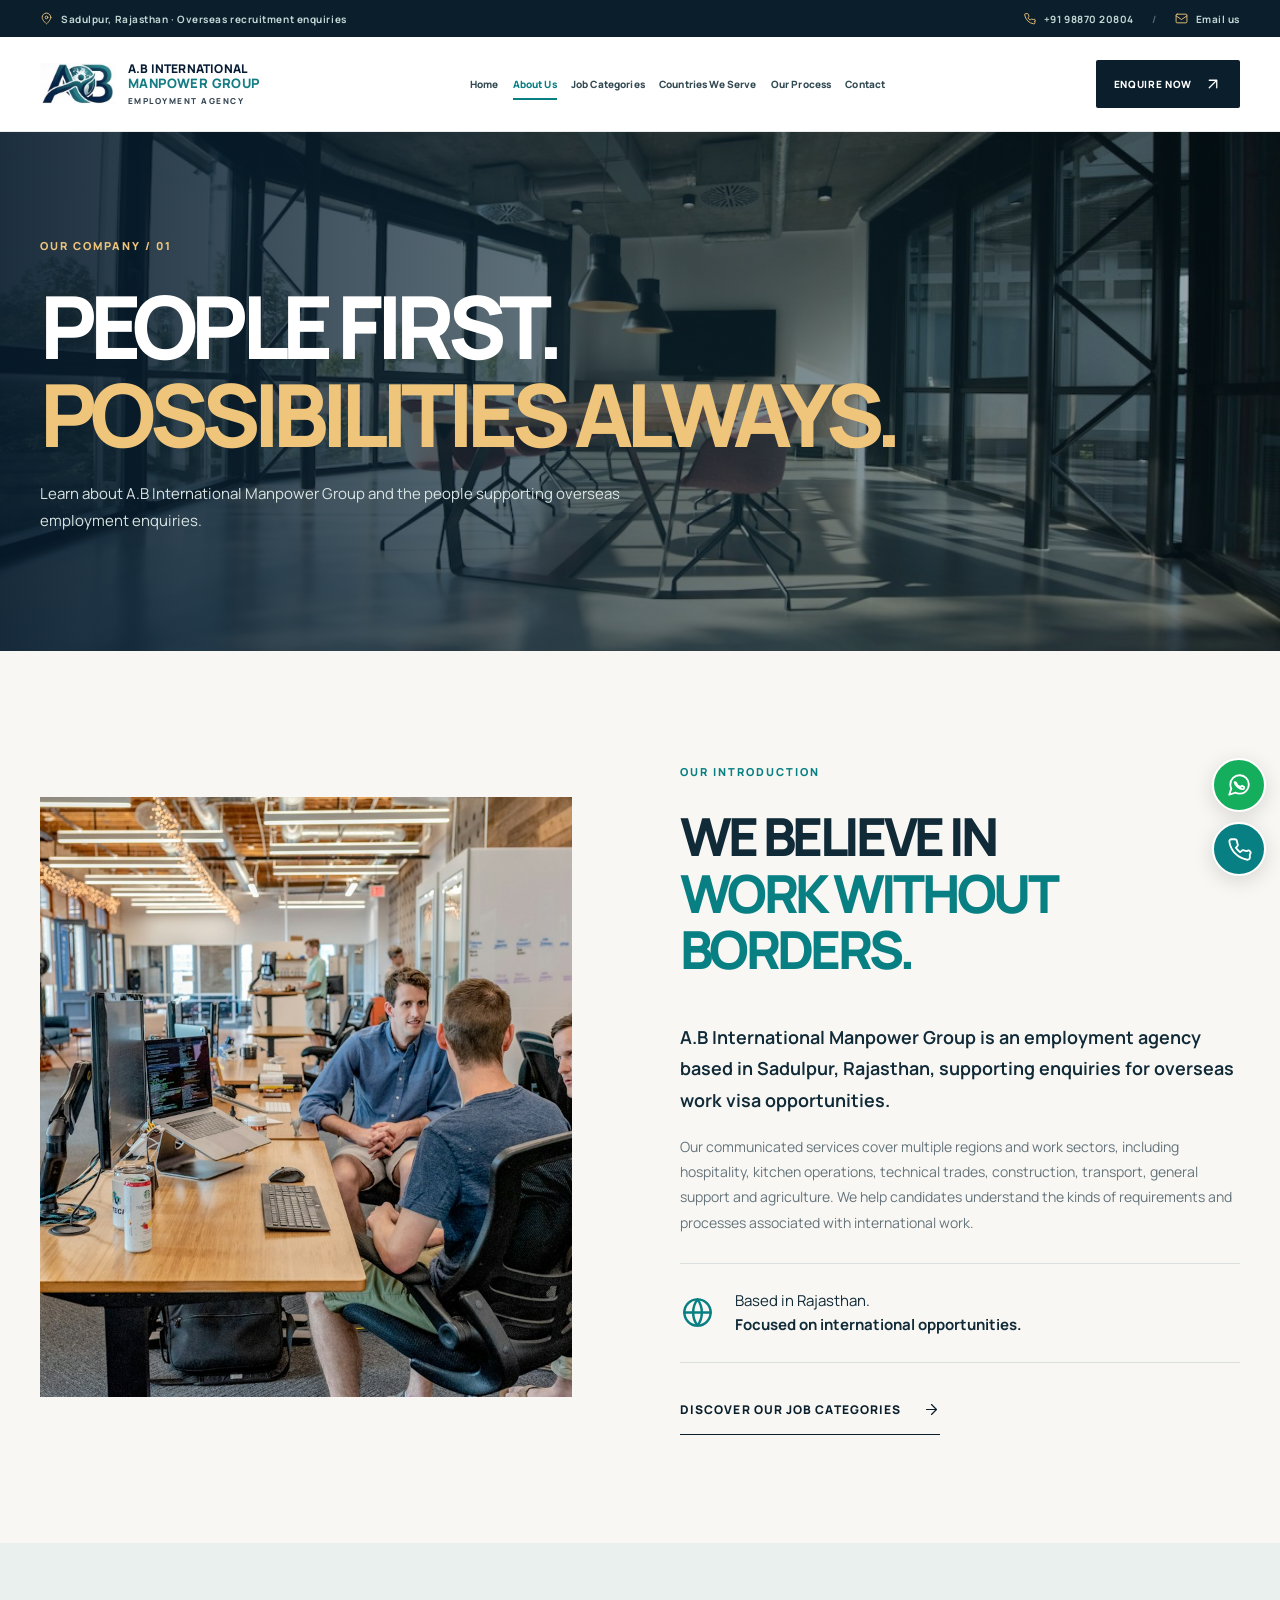
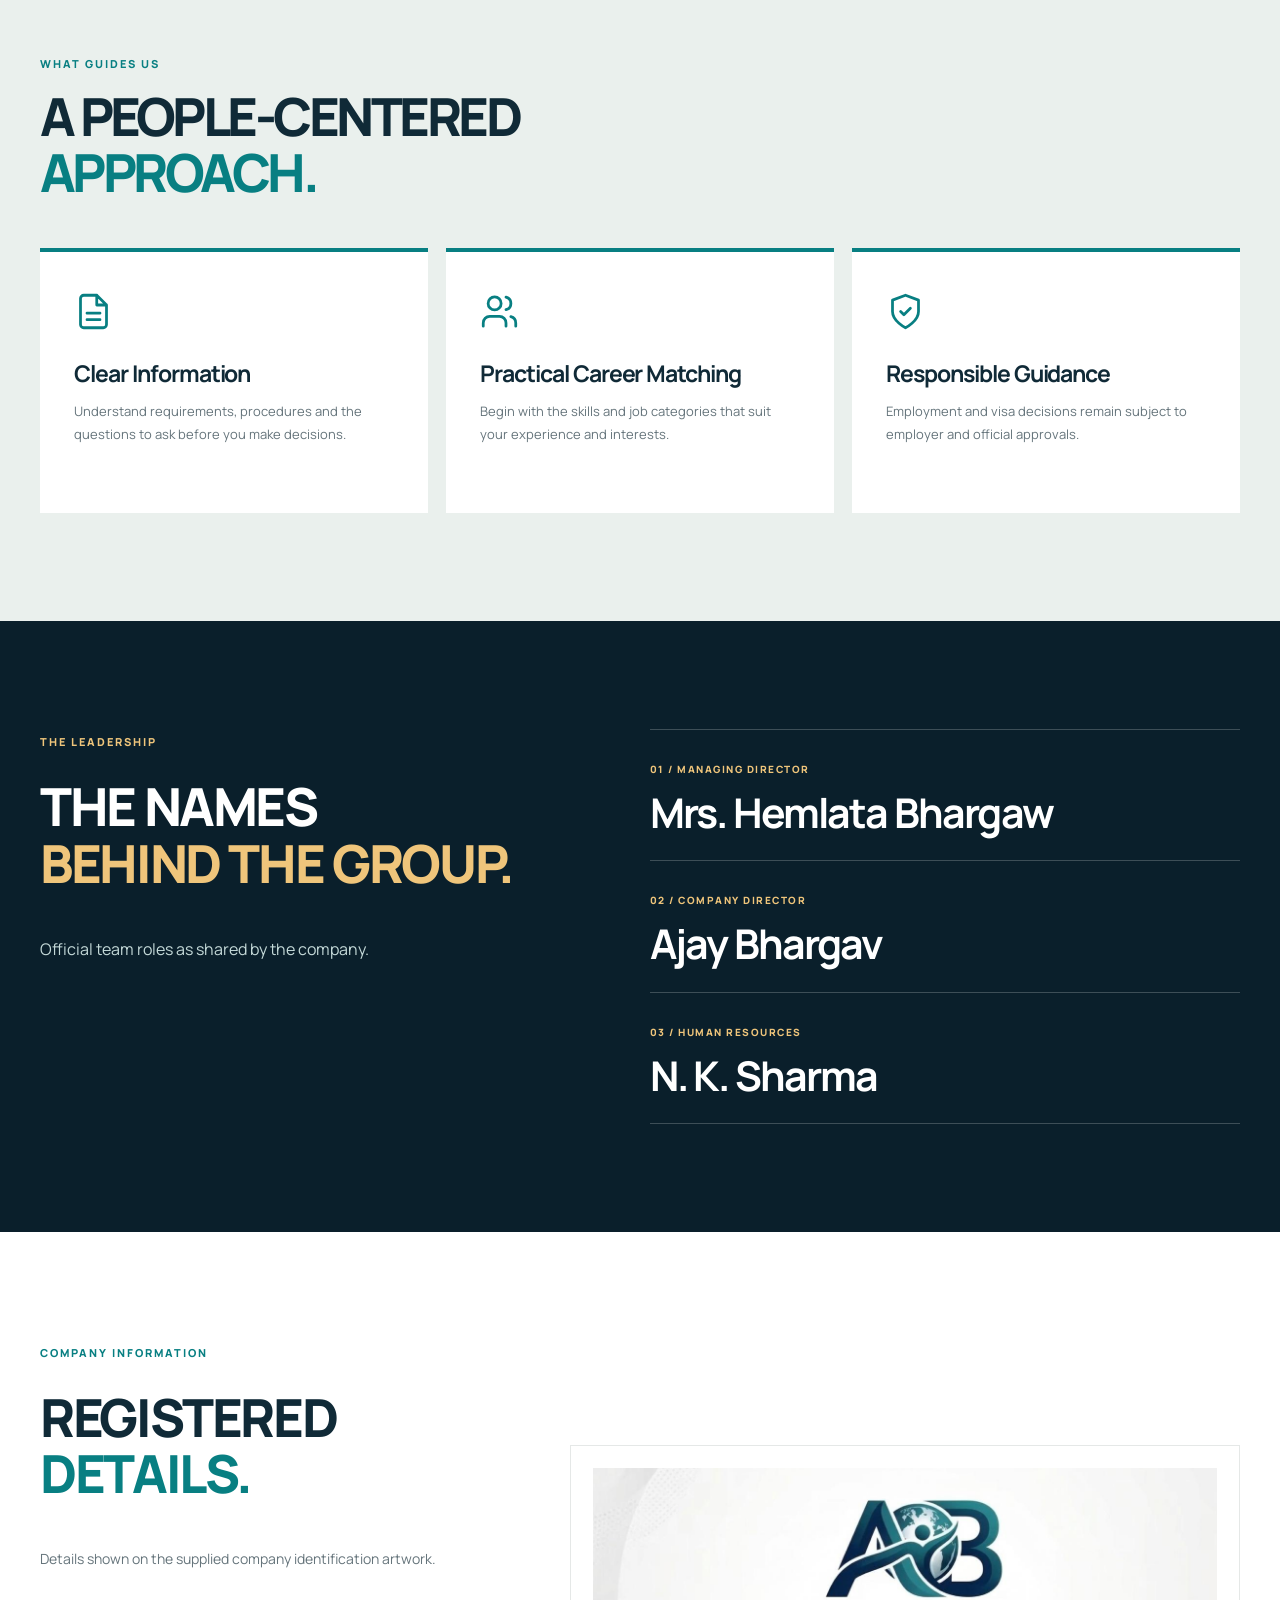
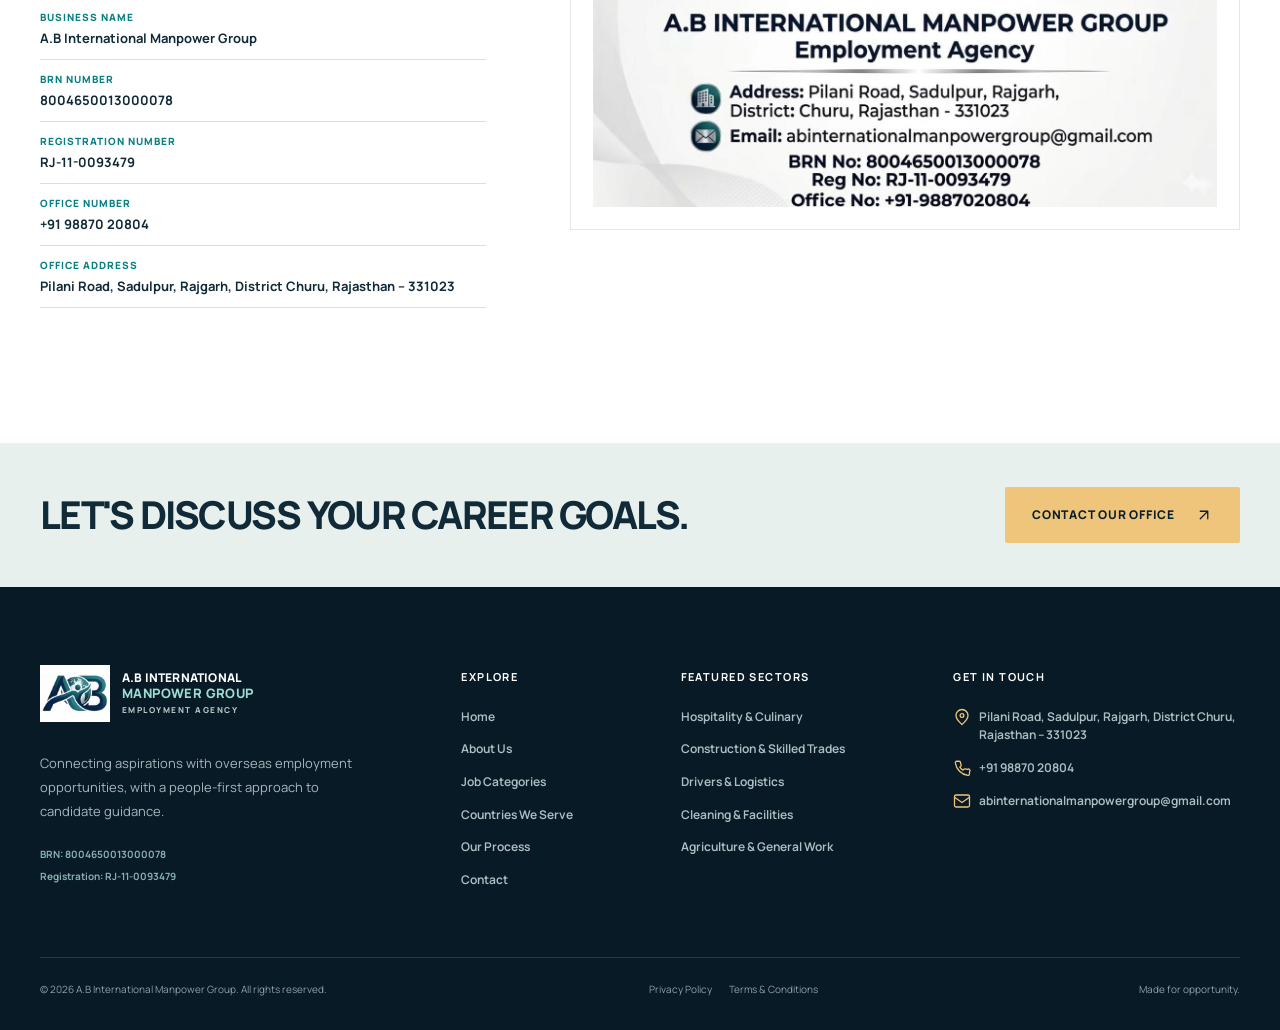
==== about.html @ 3145ebce "Add website files and assets" ====
<!DOCTYPE html>
<html lang="en"><head><meta charset="utf-8"/><meta content="width=device-width,initial-scale=1,viewport-fit=cover" name="viewport"/><meta content="#0b2433" name="theme-color"/><meta content="Learn about A.B International Manpower Group, its directors, HR contact, registration information and employment agency services." name="description"/><title>About Us | A.B International Manpower Group</title><link href="assets/images/ab-logo-emblem.png" rel="icon" type="image/png"/><link href="https://images.unsplash.com" rel="preconnect"/><link href="assets/css/style.css" rel="stylesheet"/><script defer="" src="assets/js/main.js"></script><script type="application/ld+json">{"@context": "https://schema.org", "@type": "EmploymentAgency", "name": "A.B International Manpower Group", "email": "abinternationalmanpowergroup@gmail.com", "telephone": "+919887020804", "address": {"@type": "PostalAddress", "streetAddress": "Pilani Road, Sadulpur, Rajgarh", "addressLocality": "Sadulpur", "addressRegion": "Rajasthan", "postalCode": "331023", "addressCountry": "IN"}, "description": "Overseas work visa employment agency specialising in hospitality, construction, technical, driving, cleaning and agriculture job categories."}</script></head><body><div class="topbar"><div class="container topbar-inner"><span><svg aria-hidden="true" class="icon" fill="none" stroke="currentColor" stroke-linecap="round" stroke-linejoin="round" stroke-width="1.7" viewbox="0 0 24 24"><path d="M20 10c0 5-8 12-8 12S4 15 4 10a8 8 0 1 1 16 0z"></path><circle cx="12" cy="10" r="2.5"></circle></svg> Sadulpur, Rajasthan · Overseas recruitment enquiries</span><div><a href="tel:+919887020804"><svg aria-hidden="true" class="icon" fill="none" stroke="currentColor" stroke-linecap="round" stroke-linejoin="round" stroke-width="1.7" viewbox="0 0 24 24"><path d="M22 16.92v3a2 2 0 0 1-2.18 2A19.8 19.8 0 0 1 3.09 5.18 2 2 0 0 1 5.08 3h3a2 2 0 0 1 2 1.72c.12.96.35 1.9.69 2.79a2 2 0 0 1-.45 2.11L9.1 10.91a16 16 0 0 0 4 4l1.29-1.22a2 2 0 0 1 2.11-.45c.89.34 1.83.57 2.79.69A2 2 0 0 1 22 16.92z"></path></svg> +91 98870 20804</a><span class="topbar-sep">/</span><a href="mailto:abinternationalmanpowergroup@gmail.com"><svg aria-hidden="true" class="icon" fill="none" stroke="currentColor" stroke-linecap="round" stroke-linejoin="round" stroke-width="1.7" viewbox="0 0 24 24"><rect height="16" rx="2" width="20" x="2" y="4"></rect><path d="m22 7-10 7L2 7"></path></svg> Email us</a></div></div></div>
<header class="site-header" id="siteHeader"><div class="container header-content"><a aria-label="A.B International Manpower Group home" class="brand" href="index.html"><span class="brand-emblem"><img alt="A.B International Manpower Group original AB logo" height="62" src="assets/images/ab-logo-emblem.png" width="110"/></span><span class="brand-wordmark"><strong>A.B INTERNATIONAL</strong><em>MANPOWER GROUP</em><small>EMPLOYMENT AGENCY</small></span></a><nav aria-label="Main navigation" class="desktop-nav"><a class="" href="index.html">Home</a><a class="active" href="about.html">About Us</a><a class="" href="jobs.html">Job Categories</a><a class="" href="destinations.html">Countries We Serve</a><a class="" href="process.html">Our Process</a><a class="" href="contact.html">Contact</a></nav><div class="header-cta"><a class="btn btn-small btn-dark" href="contact.html">Enquire Now <svg aria-hidden="true" class="icon" fill="none" stroke="currentColor" stroke-linecap="round" stroke-linejoin="round" stroke-width="1.7" viewbox="0 0 24 24"><path d="m7 17 10-10M7 7h10v10"></path></svg></a><button aria-controls="mobilePanel" aria-expanded="false" aria-label="Open menu" class="hamburger" id="menuToggle"><svg aria-hidden="true" class="icon" fill="none" stroke="currentColor" stroke-linecap="round" stroke-linejoin="round" stroke-width="1.7" viewbox="0 0 24 24"><path d="M4 7h16M4 12h16M4 17h16"></path></svg></button></div></div></header>
<div class="menu-backdrop" id="menuBackdrop"></div><nav aria-hidden="true" aria-label="Mobile navigation" class="mobile-panel" id="mobilePanel"><div class="mobile-panel-head"><span>MENU / NAVIGATION</span><button aria-label="Close menu" id="menuClose"><svg aria-hidden="true" class="icon" fill="none" stroke="currentColor" stroke-linecap="round" stroke-linejoin="round" stroke-width="1.7" viewbox="0 0 24 24"><path d="M5 5l14 14M19 5 5 19"></path></svg></button></div><div class="mobile-nav-links"><a class="" href="index.html">Home<svg aria-hidden="true" class="icon" fill="none" stroke="currentColor" stroke-linecap="round" stroke-linejoin="round" stroke-width="1.7" viewbox="0 0 24 24"><path d="m7 17 10-10M7 7h10v10"></path></svg></a><a class="active" href="about.html">About Us<svg aria-hidden="true" class="icon" fill="none" stroke="currentColor" stroke-linecap="round" stroke-linejoin="round" stroke-width="1.7" viewbox="0 0 24 24"><path d="m7 17 10-10M7 7h10v10"></path></svg></a><a class="" href="jobs.html">Job Categories<svg aria-hidden="true" class="icon" fill="none" stroke="currentColor" stroke-linecap="round" stroke-linejoin="round" stroke-width="1.7" viewbox="0 0 24 24"><path d="m7 17 10-10M7 7h10v10"></path></svg></a><a class="" href="destinations.html">Countries We Serve<svg aria-hidden="true" class="icon" fill="none" stroke="currentColor" stroke-linecap="round" stroke-linejoin="round" stroke-width="1.7" viewbox="0 0 24 24"><path d="m7 17 10-10M7 7h10v10"></path></svg></a><a class="" href="process.html">Our Process<svg aria-hidden="true" class="icon" fill="none" stroke="currentColor" stroke-linecap="round" stroke-linejoin="round" stroke-width="1.7" viewbox="0 0 24 24"><path d="m7 17 10-10M7 7h10v10"></path></svg></a><a class="" href="contact.html">Contact<svg aria-hidden="true" class="icon" fill="none" stroke="currentColor" stroke-linecap="round" stroke-linejoin="round" stroke-width="1.7" viewbox="0 0 24 24"><path d="m7 17 10-10M7 7h10v10"></path></svg></a></div><div class="mobile-panel-bottom"><p>Start your overseas career enquiry</p><a class="btn btn-teal" href="https://wa.me/919887020804?text=Hello%20A.B%20International%20Manpower%20Group%2C%20I%20would%20like%20to%20enquire%20about%20overseas%20job%20opportunities." rel="noopener" target="_blank">WhatsApp Us <svg aria-hidden="true" class="icon" fill="none" stroke="currentColor" stroke-linecap="round" stroke-linejoin="round" stroke-width="1.7" viewbox="0 0 24 24"><path d="m7 17 10-10M7 7h10v10"></path></svg></a><a href="tel:+919887020804"><svg aria-hidden="true" class="icon" fill="none" stroke="currentColor" stroke-linecap="round" stroke-linejoin="round" stroke-width="1.7" viewbox="0 0 24 24"><path d="M22 16.92v3a2 2 0 0 1-2.18 2A19.8 19.8 0 0 1 3.09 5.18 2 2 0 0 1 5.08 3h3a2 2 0 0 1 2 1.72c.12.96.35 1.9.69 2.79a2 2 0 0 1-.45 2.11L9.1 10.91a16 16 0 0 0 4 4l1.29-1.22a2 2 0 0 1 2.11-.45c.89.34 1.83.57 2.79.69A2 2 0 0 1 22 16.92z"></path></svg> +91 98870 20804</a></div></nav><main id="mainContent">
<section class="inner-hero"><div class="inner-hero-photo"><img alt="Well-designed professional office workspace" class="" decoding="async" loading="lazy" referrerpolicy="no-referrer" src="assets/images/photo-1497366811353-6870744d04b2.jpg" data-remote-src="https://images.unsplash.com/photo-1497366811353-6870744d04b2?auto=format&amp;fit=crop&amp;w=1150&amp;q=82"/></div><div class="container inner-hero-inner"><span class="eyebrow eyebrow-light">OUR COMPANY / 01</span><h1>PEOPLE FIRST.<br/><em>POSSIBILITIES ALWAYS.</em></h1><p>Learn about A.B International Manpower Group and the people supporting overseas employment enquiries.</p></div></section>
<section class="about-story section-space"><div class="container story-grid"><div class="story-portrait"><img alt="Professional team meeting" class="" decoding="async" loading="lazy" referrerpolicy="no-referrer" src="assets/images/photo-1556761175-b413da4baf72.jpg" data-remote-src="https://images.unsplash.com/photo-1556761175-b413da4baf72?auto=format&amp;fit=crop&amp;w=1200&amp;q=82"/></div><div><span class="eyebrow">OUR INTRODUCTION</span><h2>WE BELIEVE IN<br/><em>WORK WITHOUT BORDERS.</em></h2><p class="lead">A.B International Manpower Group is an employment agency based in Sadulpur, Rajasthan, supporting enquiries for overseas work visa opportunities.</p><p>Our communicated services cover multiple regions and work sectors, including hospitality, kitchen operations, technical trades, construction, transport, general support and agriculture. We help candidates understand the kinds of requirements and processes associated with international work.</p><div class="about-highlight"><svg aria-hidden="true" class="icon" fill="none" stroke="currentColor" stroke-linecap="round" stroke-linejoin="round" stroke-width="1.7" viewbox="0 0 24 24"><circle cx="12" cy="12" r="9"></circle><path d="M3 12h18M12 3a15 15 0 0 1 0 18M12 3a15 15 0 0 0 0 18"></path></svg><span>Based in Rajasthan.<br/><strong>Focused on international opportunities.</strong></span></div><a class="text-link dark" href="jobs.html">Discover our job categories <svg aria-hidden="true" class="icon" fill="none" stroke="currentColor" stroke-linecap="round" stroke-linejoin="round" stroke-width="1.7" viewbox="0 0 24 24"><path d="M5 12h14m-7-7 7 7-7 7"></path></svg></a></div></div></section>
<section class="principles-section section-space"><div class="container"><div class="section-head"><div><span class="eyebrow">WHAT GUIDES US</span><h2>A PEOPLE-CENTERED <em>APPROACH.</em></h2></div><div class="head-side"></div></div><div class="principles-grid"><article><svg aria-hidden="true" class="icon" fill="none" stroke="currentColor" stroke-linecap="round" stroke-linejoin="round" stroke-width="1.7" viewbox="0 0 24 24"><path d="M14 2H6a2 2 0 0 0-2 2v16a2 2 0 0 0 2 2h12a2 2 0 0 0 2-2V8zM14 2v6h6M8 13h8M8 17h8"></path></svg><h3>Clear Information</h3><p>Understand requirements, procedures and the questions to ask before you make decisions.</p></article><article><svg aria-hidden="true" class="icon" fill="none" stroke="currentColor" stroke-linecap="round" stroke-linejoin="round" stroke-width="1.7" viewbox="0 0 24 24"><path d="M16 21v-2a4 4 0 0 0-4-4H6a4 4 0 0 0-4 4v2"></path><circle cx="9" cy="7" r="4"></circle><path d="M22 21v-2a4 4 0 0 0-3-3.87M16 3.13a4 4 0 0 1 0 7.75"></path></svg><h3>Practical Career Matching</h3><p>Begin with the skills and job categories that suit your experience and interests.</p></article><article><svg aria-hidden="true" class="icon" fill="none" stroke="currentColor" stroke-linecap="round" stroke-linejoin="round" stroke-width="1.7" viewbox="0 0 24 24"><path d="M12 22s8-4 8-10V5l-8-3-8 3v7c0 6 8 10 8 10z"></path><path d="m9 12 2 2 4-4"></path></svg><h3>Responsible Guidance</h3><p>Employment and visa decisions remain subject to employer and official approvals.</p></article></div></div></section>
<section class="team-section section-space"><div class="container team-layout"><div><span class="eyebrow eyebrow-light">THE LEADERSHIP</span><h2>THE NAMES<br/><em>BEHIND THE GROUP.</em></h2><p>Official team roles as shared by the company.</p></div><div class="team-name-list"><div><span>01 / MANAGING DIRECTOR</span><h3>Mrs. Hemlata Bhargaw</h3></div><div><span>02 / COMPANY DIRECTOR</span><h3>Ajay Bhargav</h3></div><div><span>03 / HUMAN RESOURCES</span><h3>N. K. Sharma</h3></div></div></div></section>
<section class="company-card-section section-space"><div class="container company-card-grid"><div><span class="eyebrow">COMPANY INFORMATION</span><h2>REGISTERED<br/><em>DETAILS.</em></h2><p>Details shown on the supplied company identification artwork.</p><dl class="legal-details"><div><dt>Business Name</dt><dd>A.B International Manpower Group</dd></div><div><dt>BRN Number</dt><dd>8004650013000078</dd></div><div><dt>Registration Number</dt><dd>RJ-11-0093479</dd></div><div><dt>Office Number</dt><dd>+91 98870 20804</dd></div><div><dt>Office Address</dt><dd>Pilani Road, Sadulpur, Rajgarh, District Churu, Rajasthan – 331023</dd></div></dl></div><div class="company-art"><img alt="Company-supplied identification artwork with name, contact details and BRN number" loading="lazy" src="assets/images/company-details-original.jpg"/></div></div></section>
<section class="mini-cta"><div class="container mini-cta-inner"><h2>LET'S DISCUSS YOUR CAREER GOALS.</h2><a class="btn btn-gold" href="contact.html">Contact Our Office <svg aria-hidden="true" class="icon" fill="none" stroke="currentColor" stroke-linecap="round" stroke-linejoin="round" stroke-width="1.7" viewbox="0 0 24 24"><path d="m7 17 10-10M7 7h10v10"></path></svg></a></div></section>
</main><footer class="site-footer"><div class="container"><div class="footer-top"><div class="footer-brand"><a class="brand brand-footer" href="index.html"><span class="brand-emblem"><img alt="A.B International Manpower Group original AB logo" height="70" src="assets/images/ab-logo-emblem.png" width="105"/></span><span class="brand-wordmark"><strong>A.B INTERNATIONAL</strong><em>MANPOWER GROUP</em><small>EMPLOYMENT AGENCY</small></span></a><p>Connecting aspirations with overseas employment opportunities, with a people-first approach to candidate guidance.</p><div class="footer-credentials"><span>BRN: 8004650013000078</span><span>Registration: RJ-11-0093479</span></div></div><div class="footer-col"><h4>Explore</h4><div class="footer-nav"><a href="index.html">Home</a><a href="about.html">About Us</a><a href="jobs.html">Job Categories</a><a href="destinations.html">Countries We Serve</a><a href="process.html">Our Process</a><a href="contact.html">Contact</a></div></div><div class="footer-col"><h4>Featured sectors</h4><a href="jobs.html?category=Hospitality">Hospitality &amp; Culinary</a><a href="jobs.html?category=Construction">Construction &amp; Skilled Trades</a><a href="jobs.html?category=Logistics">Drivers &amp; Logistics</a><a href="jobs.html?category=Cleaning">Cleaning &amp; Facilities</a><a href="jobs.html?category=Agriculture">Agriculture &amp; General Work</a></div><div class="footer-col footer-contact"><h4>Get in touch</h4><a href="https://www.google.com/maps/search/?api=1&amp;query=Pilani+Road+Sadulpur+Rajgarh+Churu+Rajasthan+331023" rel="noopener" target="_blank"><svg aria-hidden="true" class="icon" fill="none" stroke="currentColor" stroke-linecap="round" stroke-linejoin="round" stroke-width="1.7" viewbox="0 0 24 24"><path d="M20 10c0 5-8 12-8 12S4 15 4 10a8 8 0 1 1 16 0z"></path><circle cx="12" cy="10" r="2.5"></circle></svg> Pilani Road, Sadulpur, Rajgarh, District Churu, Rajasthan – 331023</a><a href="tel:+919887020804"><svg aria-hidden="true" class="icon" fill="none" stroke="currentColor" stroke-linecap="round" stroke-linejoin="round" stroke-width="1.7" viewbox="0 0 24 24"><path d="M22 16.92v3a2 2 0 0 1-2.18 2A19.8 19.8 0 0 1 3.09 5.18 2 2 0 0 1 5.08 3h3a2 2 0 0 1 2 1.72c.12.96.35 1.9.69 2.79a2 2 0 0 1-.45 2.11L9.1 10.91a16 16 0 0 0 4 4l1.29-1.22a2 2 0 0 1 2.11-.45c.89.34 1.83.57 2.79.69A2 2 0 0 1 22 16.92z"></path></svg> +91 98870 20804</a><a href="mailto:abinternationalmanpowergroup@gmail.com"><svg aria-hidden="true" class="icon" fill="none" stroke="currentColor" stroke-linecap="round" stroke-linejoin="round" stroke-width="1.7" viewbox="0 0 24 24"><rect height="16" rx="2" width="20" x="2" y="4"></rect><path d="m22 7-10 7L2 7"></path></svg> abinternationalmanpowergroup@gmail.com</a></div></div><div class="footer-bottom"><p>© <span id="year">2026</span> A.B International Manpower Group. All rights reserved.</p><div><a href="privacy-policy.html">Privacy Policy</a><a href="terms-and-conditions.html">Terms &amp; Conditions</a></div><span>Made for opportunity.</span></div></div></footer>
<div aria-label="Quick contact" class="floating-contact"><a aria-label="WhatsApp A.B International Manpower Group" class="float-wa" href="https://wa.me/919887020804?text=Hello%20A.B%20International%20Manpower%20Group%2C%20I%20would%20like%20to%20enquire%20about%20overseas%20job%20opportunities." rel="noopener" target="_blank" title="WhatsApp us"><svg aria-hidden="true" class="icon" fill="none" stroke="currentColor" stroke-linecap="round" stroke-linejoin="round" stroke-width="1.7" viewbox="0 0 24 24"><path d="M21 11.5a8.38 8.38 0 0 1-.9 3.8 8.5 8.5 0 0 1-7.6 4.7 8.38 8.38 0 0 1-3.8-.9L3 21l1.9-5.7a8.38 8.38 0 0 1-.9-3.8A8.5 8.5 0 0 1 12.5 3h.5a8.48 8.48 0 0 1 8 8z"></path><path d="M9 9.5c.6 2 2.2 3.6 4.4 4.3l1.4-1.1 2 1.2-.4 1.7c-3.5 1.2-8.4-3.5-8.5-6.3z"></path></svg></a><a aria-label="Call A.B International Manpower Group" class="float-call" href="tel:+919887020804" title="Call now"><svg aria-hidden="true" class="icon" fill="none" stroke="currentColor" stroke-linecap="round" stroke-linejoin="round" stroke-width="1.7" viewbox="0 0 24 24"><path d="M22 16.92v3a2 2 0 0 1-2.18 2A19.8 19.8 0 0 1 3.09 5.18 2 2 0 0 1 5.08 3h3a2 2 0 0 1 2 1.72c.12.96.35 1.9.69 2.79a2 2 0 0 1-.45 2.11L9.1 10.91a16 16 0 0 0 4 4l1.29-1.22a2 2 0 0 1 2.11-.45c.89.34 1.83.57 2.79.69A2 2 0 0 1 22 16.92z"></path></svg></a></div><button aria-label="Back to top" class="back-top" id="backTop">↑</button>
</body></html>
---- assets/css/style.css ----
/* A.B INTERNATIONAL MANPOWER GROUP — studio-built editorial website */
@import url('https://fonts.googleapis.com/css2?family=DM+Sans:wght@400;500;600;700;800&family=Manrope:wght@400;500;600;700;800&display=swap');
:root{--ink:#102a37;--deep:#0a1f2b;--deep2:#092b36;--teal:#087f82;--teal-dark:#07636a;--mint:#b5d3cd;--gold:#efc57b;--gold-dark:#c99a50;--paper:#f8f7f3;--white:#fff;--muted:#65747b;--line:#d9e0df;--round:3px;--header:94px;--font:'Manrope','DM Sans',Arial,sans-serif}
*,*::before,*::after{box-sizing:border-box}
html{scroll-behavior:smooth;scroll-padding-top:95px;max-width:100%}
body{margin:0;background:var(--paper);font-family:var(--font);color:var(--ink);overflow-x:clip;max-width:100%;-webkit-font-smoothing:antialiased}
body.menu-open{overflow:hidden}
::selection{background:var(--gold);color:var(--deep)}
a{color:inherit;text-decoration:none}button,input,select,textarea{font:inherit}button{cursor:pointer}img{max-width:100%;display:block}svg.icon{height:21px;width:21px;flex:none}h1,h2,h3,h4,p{margin-top:0}h1,h2,h3{letter-spacing:-.045em}h1,h2,h3{line-height:1.08}h2{font-size:clamp(2.2rem,4.1vw,4.5rem);font-weight:800}h2 em,h1 em{color:var(--teal);font-style:normal}p{line-height:1.8}.container{width:min(1260px,calc(100% - 88px));margin-inline:auto}.section-space{padding:108px 0}.eyebrow{display:inline-block;color:var(--teal);font-weight:800;font-size:11px;letter-spacing:.18em;text-transform:uppercase;margin-bottom:29px}.eyebrow-light{color:var(--gold)}.lead{font-size:clamp(1.05rem,1.4vw,1.34rem);font-weight:650;line-height:1.76}.text-link{display:inline-flex;align-items:center;gap:22px;min-height:44px;font-size:12px;letter-spacing:.09em;text-transform:uppercase;font-weight:800;border-bottom:1px solid currentColor;padding:4px 0 10px;transition:gap .25s}.text-link:hover{gap:30px}.text-link.light{color:#fff}.text-link.dark{color:var(--deep)}.text-link svg.icon{width:17px;height:17px}.btn{display:inline-flex;align-items:center;justify-content:center;gap:20px;min-height:56px;padding:17px 26px;border:1px solid transparent;font-size:12px;text-transform:uppercase;letter-spacing:.065em;font-weight:850;border-radius:2px;transition:transform .24s,background .24s,border-color .24s,color .24s;white-space:normal;text-align:center}.btn:hover{transform:translateY(-3px)}.btn svg.icon{width:18px;height:18px}.btn-gold{background:var(--gold);color:var(--deep)}.btn-gold:hover{background:#ffda98}.btn-dark{background:var(--deep);color:#fff}.btn-dark:hover{background:#184356}.btn-teal{background:var(--teal);color:#fff}.btn-teal:hover{background:var(--teal-dark)}.btn-outline-light{border-color:#ffffffa3;color:#fff}.btn-outline-light:hover{background:#fff;color:var(--deep)}.btn-small{padding:14px 17px;min-height:46px;font-size:11px;gap:12px}.btn-full{width:100%}
/* navigation */
.topbar{background:var(--deep);color:#c4d7d7;font-size:10px;font-weight:700;letter-spacing:.055em}.topbar-inner{min-height:37px;display:flex;align-items:center;justify-content:space-between;gap:20px}.topbar-inner>span,.topbar-inner>div,.topbar a{display:inline-flex;align-items:center;gap:8px}.topbar .icon{height:13px;width:13px;color:var(--gold)}.topbar-sep{opacity:.4;margin:0 10px}.topbar a:hover{color:#fff}
.site-header{position:sticky;top:0;z-index:90;background:#fff;box-shadow:0 1px 0 #e9eeec;transition:box-shadow .25s}.site-header.scrolled{box-shadow:0 10px 36px #082c3b16}.header-content{min-height:var(--header);display:flex;align-items:center;justify-content:space-between;gap:22px}.brand{display:inline-flex;align-items:center;gap:12px;min-width:0;flex-shrink:0}.brand-emblem{height:68px;width:89px;display:flex;align-items:center;justify-content:center;flex:none;overflow:hidden}.brand-emblem img{width:100%;height:100%;object-fit:contain;mix-blend-mode:multiply}.brand-wordmark{display:flex;flex-direction:column;line-height:1.2;min-width:0}.brand-wordmark strong{font-size:14px;letter-spacing:.015em;font-weight:900;color:#071b33;white-space:nowrap}.brand-wordmark em{font-size:15px;font-style:normal;font-weight:900;letter-spacing:.03em;color:#147c84;white-space:nowrap}.brand-wordmark small{font-size:8.2px;letter-spacing:.18em;font-weight:850;color:#364652;margin-top:4px}.desktop-nav{display:flex;align-items:center;gap:clamp(15px,1.7vw,28px);white-space:nowrap}.desktop-nav a{font-size:11px;letter-spacing:.015em;font-weight:850;color:#334a52;position:relative;padding:22px 0}.desktop-nav a:hover,.desktop-nav a.active{color:var(--teal)}.desktop-nav a::after{content:'';position:absolute;bottom:13px;left:0;right:100%;height:2px;background:var(--teal);transition:right .28s}.desktop-nav a:hover::after,.desktop-nav a.active::after{right:0}.header-cta{display:flex;align-items:center;gap:14px}.hamburger{height:43px;width:43px;display:none;align-items:center;justify-content:center;border:1px solid #d9e3e5;background:#fff;color:var(--deep);border-radius:2px}.menu-backdrop{position:fixed;inset:0;background:#00192495;z-index:98;opacity:0;visibility:hidden;transition:opacity .35s,visibility .35s}.mobile-panel{position:fixed;z-index:99;top:0;right:0;height:100dvh;width:min(425px,100%);overflow-y:auto;background:#fff;transform:translateX(105%);visibility:hidden;transition:transform .35s,visibility .35s;display:flex;flex-direction:column;box-shadow:-18px 0 45px #001a2940}.menu-open .menu-backdrop{opacity:1;visibility:visible}.menu-open .mobile-panel{transform:none;visibility:visible}.mobile-panel-head{padding:27px 29px;border-bottom:1px solid #e6ebea;display:flex;align-items:center;justify-content:space-between;font-size:11px;letter-spacing:.16em;font-weight:850}.mobile-panel-head button{width:44px;height:44px;background:var(--deep);color:#fff;border:0;display:grid;place-items:center}.mobile-nav-links{padding:15px 30px;display:grid}.mobile-nav-links a{padding:19px 0;min-height:58px;border-bottom:1px solid #e5e9ea;display:flex;align-items:center;justify-content:space-between;font-size:17px;font-weight:800}.mobile-nav-links a.active{color:var(--teal)}.mobile-nav-links .icon{width:18px;height:18px}.mobile-panel-bottom{margin-top:auto;background:#ecf3f0;padding:26px 30px 35px;display:grid;gap:13px}.mobile-panel-bottom p{font-size:14px;font-weight:750;margin:0}.mobile-panel-bottom>a:last-child{font-size:12px;font-weight:800;display:inline-flex;align-items:center;gap:8px;min-height:40px}
/* hero */
.hero{position:relative;color:#fff;background:var(--deep);overflow:hidden}.hero-home{min-height:min(780px,calc(100svh - 126px));display:flex;align-items:stretch}.hero-image,.hero-grid,.hero-image::after{position:absolute;inset:0}.hero-image::after{content:'';background:linear-gradient(90deg,#061c28f0 0%,#06202acc 40%,#041b2d7d 68%,#07121d5c 100%),linear-gradient(0deg,#06172498,transparent 44%)}.hero-image img{height:100%;width:100%;object-fit:cover;object-position:center 47%;filter:saturate(.8)}.hero-grid{opacity:.16;background-image:linear-gradient(to right,transparent 49.8%,#e8f2f2 50%,transparent 50.2%),linear-gradient(to bottom,transparent 49.7%,#e8f2f2 50%,transparent 50.3%);background-size:250px 250px;pointer-events:none}.hero-main{position:relative;z-index:1;display:flex;flex-direction:column;justify-content:space-between;flex:1;min-width:0}.hero-copy{padding-top:68px}.hero-index{display:flex;align-items:center;gap:15px;font-size:10px;letter-spacing:.14em;font-weight:850;color:#d0e2df}.hero-index .dash{width:31px;height:1px;background:var(--gold)}.hero-index-right{margin-left:auto;font-weight:500;color:#b9c9cb}.hero-heading-wrap{max-width:930px;padding:clamp(55px,8vh,115px) 0 75px}.overline{font-size:12px;letter-spacing:.2em;font-weight:850;color:var(--gold);margin-bottom:23px}.hero h1{font-size:clamp(4rem,8.3vw,9rem);font-weight:850;line-height:.99;letter-spacing:-.077em;margin:0 0 25px;text-wrap:balance}.hero h1 em{display:inline-block;color:var(--gold);font-style:normal}.hero h1 .dot{color:#74bbb2}.hero-description{font-size:clamp(13px,1.2vw,16px);line-height:1.9;max-width:650px;color:#d1dedf;margin-bottom:33px}.hero-actions{display:flex;align-items:center;gap:32px;flex-wrap:wrap}.hero-bottom-line{height:70px;border-top:1px solid #c8dfdd4a;display:flex;align-items:center;justify-content:space-between;font-size:10px;font-weight:800;letter-spacing:.15em;color:#d3e0df}.hero-bottom-line span{display:inline-flex;align-items:center;gap:9px}.hero-bottom-line svg{width:18px;height:18px;color:var(--gold)}.hero-side-tag{position:absolute;right:18px;top:51%;transform:rotate(90deg) translateX(50%);transform-origin:right center;color:#ffffff85;font-size:9px;letter-spacing:.22em;font-weight:850;white-space:nowrap}.tiny-arrow{color:var(--gold);font-size:17px}
.trust-ribbon{background:var(--gold);overflow:hidden}.trust-ribbon .container{display:flex;align-items:center;gap:40px;min-height:68px}.ribbon-title{flex:none;max-width:150px;font-size:10px;line-height:1.5;letter-spacing:.09em;font-weight:900;color:#172c31}.marquee-window{overflow:hidden;flex:1;mask-image:linear-gradient(to right,transparent,#000 9%,#000 91%,transparent)}.marquee-track{white-space:nowrap;display:flex;gap:34px;width:max-content;animation:marquee 38s linear infinite}.marquee-track span{font-size:12px;letter-spacing:.1em;font-weight:900;color:#173340}@keyframes marquee{to{transform:translateX(-50%)}}
/* content sections */
.intro-section{background:#fff}.intro-layout{display:grid;grid-template-columns:30% 1fr;gap:8%}.intro-left{display:flex;flex-direction:column;align-items:flex-start}.eyebrow-line{height:1px;width:100%;background:#d5dfde;margin:0 0 32px}.intro-mini{font-size:14px;font-weight:650;color:var(--muted);max-width:230px;line-height:1.65}.intro-main h2{font-size:clamp(2.8rem,5.2vw,6.1rem);letter-spacing:-.074em;margin-bottom:30px}.intro-main>p:not(.lead){max-width:670px;font-size:14px;color:var(--muted);margin:10px 0 25px}.intro-main>.lead{max-width:790px;margin-bottom:15px}.intro-main .text-link{margin-top:10px}
.image-statement{height:600px;position:relative;overflow:hidden;background:#152a33;color:#fff}.image-statement-img{position:absolute;inset:0}.image-statement-img:after{content:'';position:absolute;inset:0;background:linear-gradient(90deg,#031e28ea 0%,#021c297a 50%,transparent 100%)}.image-statement-img img{width:100%;height:100%;object-fit:cover;object-position:center 40%}.image-statement-inner{position:relative;z-index:1;display:flex;align-items:center;height:100%}.statement-card{max-width:660px;padding:35px 0}.statement-card h2{font-size:clamp(2.9rem,5.5vw,5.8rem);letter-spacing:-.07em;margin-bottom:23px}.statement-card h2 em,.split-content h2 em,.metrics-heading h2 em,.final-cta h2 em,.team-section h2 em,.dest-feature h2 em{color:var(--gold)}.statement-card p{font-size:14px;color:#d0deda;max-width:480px;margin-bottom:27px}
.section-head{display:grid;grid-template-columns:1.1fr .65fr;gap:30px;align-items:end;margin-bottom:47px}.section-head h2{margin:0;letter-spacing:-.067em}.section-head .eyebrow{margin-bottom:17px}.head-side{justify-self:end;max-width:390px}.head-side p{color:var(--muted);font-size:14px;line-height:1.85;margin:0 0 12px}.head-side .text-link{margin-top:5px}.jobs-preview{background:var(--paper)}.job-feature-grid{display:grid;grid-template-columns:repeat(6,minmax(0,1fr));grid-auto-rows:305px;gap:14px}.photo-tile{position:relative;isolation:isolate;overflow:hidden;background:#33565b;grid-column:span 2;display:block;color:#fff}.photo-tile.tile-feature{grid-column:span 4;grid-row:span 2}.photo-tile>img{position:absolute;inset:0;width:100%;height:100%;object-fit:cover;transition:transform .8s cubic-bezier(.2,.8,.2,1);z-index:-2}.photo-tile:hover>img{transform:scale(1.055)}.photo-tile-shade{position:absolute;inset:0;z-index:-1;background:linear-gradient(0deg,#051925e8 2%,#09252e13 72%)}.photo-tile-text{position:absolute;bottom:24px;left:26px;right:75px;display:grid;gap:6px}.photo-tile-text>span{color:var(--gold);letter-spacing:.14em;font-size:10px;font-weight:800}.photo-tile-text strong{font-size:clamp(20px,2.6vw,35px);letter-spacing:-.05em;line-height:1.15}.photo-tile-text small{font-size:12px;color:#dce4e3;line-height:1.5}.photo-tile.tile-feature .photo-tile-text{left:42px;bottom:38px}.photo-tile.tile-feature .photo-tile-text strong{font-size:clamp(34px,4.3vw,60px)}.round-arrow{position:absolute;right:22px;bottom:24px;display:grid;place-items:center;border:1px solid #ffffff80;width:42px;height:42px;border-radius:50%;transition:background .25s,color .25s}.photo-tile:hover .round-arrow{background:var(--gold);color:var(--deep);border-color:var(--gold)}
.metrics-section{background:radial-gradient(circle at 85% 22%,#0b7280 0%,transparent 47%),linear-gradient(112deg,#081a2a 7%,#153849 50%,#087d80 100%);color:#fff;padding:94px 0;position:relative;overflow:hidden}.metrics-section::before{content:'';position:absolute;inset:0;opacity:.1;background-image:repeating-linear-gradient(45deg,transparent 0 120px,#fff 120px 121px)}.metrics-layout{position:relative;display:grid;grid-template-columns:1fr .95fr;gap:8%;align-items:center}.metrics-heading h2{font-size:clamp(3rem,5vw,5.6rem);letter-spacing:-.075em;margin-bottom:19px}.metrics-heading p{max-width:380px;color:#c9d7d8;font-size:14px;margin-bottom:28px}.metrics-grid{display:grid;grid-template-columns:repeat(2,1fr);gap:1px;background:#ffffff2c;border:1px solid #ffffff2c}.metric{min-height:195px;padding:29px 26px;display:flex;flex-direction:column;justify-content:center;background:#07293f38;min-width:0}.metric>.icon{color:var(--gold);height:33px;width:33px;margin-bottom:17px}.metric strong{font-size:clamp(2.4rem,4vw,4rem);font-weight:850;letter-spacing:-.05em;line-height:1.1}.metric span{color:#c8dce0;font-size:12px;letter-spacing:.015em;margin-top:5px}
.approach{background:#fff}.steps-list{border-top:1px solid #d5dedf}.step-row{display:grid;grid-template-columns:12% 1fr 38px;align-items:center;gap:20px;border-bottom:1px solid #d5dedf;padding:27px 10px;transition:padding .25s,background .25s}.step-row:hover{padding-left:20px;background:#f6faf8}.step-row>span{font-size:12px;font-weight:800;color:var(--teal)}.step-row h3{font-size:clamp(20px,2vw,30px);margin:0 0 5px}.step-row p{margin:0;font-size:13px;color:var(--muted)}.step-row>.icon{height:24px;width:24px;color:var(--teal)}
.split-editorial{display:grid;grid-template-columns:1fr 1fr;min-height:680px;background:#0a2936;color:#fff}.split-img{position:relative;overflow:hidden}.split-img img{position:absolute;inset:0;width:100%;height:100%;object-fit:cover}.split-content{padding:clamp(55px,8vw,110px) clamp(35px,7vw,115px);display:flex;align-items:flex-start;flex-direction:column;justify-content:center}.split-content h2{font-size:clamp(3rem,5vw,5.4rem);letter-spacing:-.075em;margin-bottom:24px}.split-content p{color:#cfdfde;font-size:14px;max-width:400px}.country-tags{display:flex;flex-wrap:wrap;gap:9px;margin:19px 0 32px}.country-tags span{border:1px solid #ffffff55;color:#e5eeee;padding:8px 11px;font-size:10px;letter-spacing:.07em;font-weight:800}
.visual-gallery{background:var(--paper)}.editorial-gallery{display:grid;grid-template-columns:1.4fr .9fr .9fr;grid-auto-rows:250px;gap:13px}.gallery-cell{position:relative;overflow:hidden;background:#cfd6d3}.gallery-cell img{width:100%;height:100%;object-fit:cover;transition:transform .7s}.gallery-cell:hover img{transform:scale(1.05)}.gallery-cell span{position:absolute;bottom:20px;left:21px;font-size:10px;color:#fff;font-weight:900;letter-spacing:.11em;text-shadow:0 1px 9px #000}.gallery-cell::after{content:'';position:absolute;inset:50% 0 0;pointer-events:none;background:linear-gradient(0deg,#09252e88,transparent)}.gallery-cell span{z-index:1}.gal-1{grid-row:span 2}.gal-4{grid-column:span 2}
.leadership-home{background:#fff}.leadership-layout{display:grid;grid-template-columns:1fr .9fr;gap:9%;align-items:center}.leadership-img{min-height:540px;overflow:hidden;background:#dde6e3}.leadership-img img{height:540px;width:100%;object-fit:cover}.leadership-content h2{font-size:clamp(2.8rem,4.6vw,5rem);letter-spacing:-.07em}.leadership-content>p{font-size:14px;color:var(--muted)}.people-list{border-top:1px solid var(--line);margin:26px 0}.people-list>div{display:flex;align-items:center;justify-content:space-between;gap:16px;padding:20px 0;border-bottom:1px solid var(--line)}.people-list span{color:var(--teal);font-size:10px;letter-spacing:.075em;font-weight:900}.people-list strong{font-size:15px;text-align:right}
.faq-section{background:#eef3f0}.faq-layout{display:grid;grid-template-columns:.65fr 1fr;gap:10%}.faq-layout h2{letter-spacing:-.07em}.faq-layout p{font-size:14px;color:var(--muted);max-width:300px}.faq-layout .btn{margin-top:20px}.accordion-list{border-top:1px solid #c8d5d3}.accordion-list details{border-bottom:1px solid #c8d5d3}.accordion-list summary{list-style:none;cursor:pointer;padding:24px 6px;display:flex;justify-content:space-between;gap:25px;align-items:center;font-size:15px;font-weight:850}.accordion-list summary::-webkit-details-marker{display:none}.accordion-list summary .icon{width:17px;height:17px;transition:transform .25s}.accordion-list details[open] summary .icon{transform:rotate(180deg)}.faq-answer{font-size:13px;line-height:1.85;color:var(--muted);padding:0 25px 22px 6px;animation:enter .25s}@keyframes enter{from{opacity:0;transform:translateY(-7px)}to{opacity:1;transform:none}}
.final-cta{position:relative;background:#0a2835;overflow:hidden;color:#fff}.cta-background{position:absolute;inset:0;opacity:.19}.cta-background img{height:100%;width:100%;object-fit:cover}.final-cta-inner{position:relative;padding:105px 0 100px}.final-cta h2{font-size:clamp(3.9rem,8vw,9.3rem);line-height:.97;letter-spacing:-.085em;margin-bottom:40px}.final-cta-inner>div{display:flex;align-items:center;justify-content:space-between;gap:35px;border-top:1px solid #ffffff59;padding-top:30px}.final-cta-inner>div p{color:#d3e0df;max-width:450px;margin:0;font-size:14px}
/* Inner pages */
.inner-hero{height:520px;position:relative;overflow:hidden;background:#0b2a39;color:#fff;display:flex;align-items:center}.inner-hero-short{height:455px}.inner-hero-photo{position:absolute;inset:0}.inner-hero-photo img{height:100%;width:100%;object-fit:cover}.inner-hero-photo::after{content:'';position:absolute;inset:0;background:linear-gradient(90deg,#061a2be8,#102f3c8e 60%,#061d285c)}.inner-hero-inner{position:relative;z-index:1}.inner-hero h1{font-size:clamp(3.7rem,6.8vw,7.7rem);font-weight:850;letter-spacing:-.075em;line-height:1.01;max-width:1050px;margin:0 0 23px}.inner-hero h1 em{color:var(--gold)}.inner-hero-inner p{color:#d8e4e2;font-size:15px;line-height:1.8;max-width:610px}
.story-grid{display:grid;grid-template-columns:.95fr 1fr;gap:9%;align-items:center}.story-portrait{min-height:600px;background:#dbe2de}.story-portrait img{width:100%;height:600px;object-fit:cover}.story-grid h2{letter-spacing:-.07em}.story-grid p:not(.lead){font-size:14px;color:var(--muted)}.about-highlight{display:flex;align-items:center;gap:20px;padding:25px 0;border-block:1px solid var(--line);margin:28px 0}.about-highlight svg{color:var(--teal);width:35px;height:35px}.about-highlight span{font-size:15px;line-height:1.6}.principles-section{background:#eaf0ed}.principles-grid{display:grid;grid-template-columns:repeat(3,1fr);gap:18px}.principles-grid article{background:#fff;padding:40px 34px;border-top:4px solid var(--teal);min-height:265px}.principles-grid article>.icon{width:39px;height:39px;color:var(--teal);margin-bottom:25px}.principles-grid h3{font-size:23px;margin-bottom:14px}.principles-grid p{font-size:13px;color:var(--muted)}.team-section{background:var(--deep);color:#fff}.team-layout{display:grid;grid-template-columns:.85fr 1fr;gap:9%}.team-layout>div>p{color:#c4d9d8}.team-name-list{border-top:1px solid #ffffff35}.team-name-list>div{padding:26px 0;border-bottom:1px solid #ffffff35}.team-name-list span{color:var(--gold);font-size:10px;font-weight:900;letter-spacing:.15em}.team-name-list h3{margin:12px 0 0;font-size:clamp(24px,3.2vw,43px)}.company-card-section{background:#fff}.company-card-grid{display:grid;grid-template-columns:.8fr 1.2fr;align-items:center;gap:7%}.company-card-grid>div>p{font-size:14px;color:var(--muted)}.legal-details{margin:27px 0}.legal-details>div{padding:12px 0;border-bottom:1px solid var(--line)}.legal-details dt{font-size:10px;text-transform:uppercase;letter-spacing:.1em;font-weight:900;color:var(--teal);margin-bottom:5px}.legal-details dd{font-size:13px;font-weight:700;margin:0;overflow-wrap:anywhere}.company-art{border:1px solid #e5e8e7;background:#fff;padding:22px}.company-art img{width:100%;object-fit:contain}.mini-cta{background:#e8f0ed;padding:44px 0}.mini-cta-inner{display:flex;align-items:center;justify-content:space-between;gap:25px}.mini-cta h2{font-size:clamp(22px,3vw,42px);margin:0}.mini-cta .btn{flex:none}
/* Jobs / role listing */
.jobs-index{background:#fff}.job-index-title{margin-bottom:42px}.job-toolbar{display:flex;align-items:center;justify-content:space-between;gap:25px;margin-bottom:35px}.job-filters{display:flex;gap:7px;flex-wrap:wrap;max-width:875px}.filter-btn{border:1px solid #d4dcda;background:#fff;color:#48616a;padding:11px 13px;font-size:10px;letter-spacing:.01em;font-weight:800;min-height:39px;transition:background .2s,color .2s}.filter-btn:hover,.filter-btn.active{color:#fff;background:var(--teal);border-color:var(--teal)}.job-search{min-width:225px;position:relative;display:flex;align-items:center}.job-search span{position:absolute;left:13px;color:var(--muted)}.job-search .icon{width:17px;height:17px}.job-search input{border:1px solid #cad4d3;background:#f8fbf9;min-height:43px;padding:12px 14px 12px 42px;width:100%;font-size:12px;outline-color:var(--teal)}.job-categories{display:grid;grid-template-columns:1fr 1fr;gap:24px}.job-category-card{border:1px solid #dbe1df;background:#fff;min-width:0}.job-category-card[hidden],.empty-results[hidden]{display:none!important}.job-category-image{height:265px;position:relative;background:#dfe7e6}.job-category-image img{width:100%;height:100%;object-fit:cover}.job-cat-number{position:absolute;left:20px;top:20px;background:var(--deep);color:#fff;padding:10px 13px;font-size:10px;letter-spacing:.1em;font-weight:850}.job-category-copy{padding:30px}.job-cat-top{display:flex;align-items:center;justify-content:space-between;gap:12px;color:var(--teal);font-size:9px;letter-spacing:.1em;font-weight:900;text-transform:uppercase}.job-cat-top strong{color:#668187;font-size:10px;white-space:nowrap}.job-category-copy h2{font-size:clamp(26px,2.8vw,40px);margin:15px 0 19px}.roles-list{display:flex;gap:8px;flex-wrap:wrap;align-items:flex-start;min-height:116px;margin-bottom:27px}.roles-list>span{font-size:10px;font-weight:750;color:#45636b;background:#f0f5f3;border:1px solid #dce8e3;padding:8px 9px}.job-category-copy .text-link{font-size:10px}.empty-results{background:#f5f9f7;padding:35px;text-align:center;font-weight:750;color:#5e7477}.job-disclaimer{background:#e8f0ee;padding:27px 0}.job-disclaimer .container{display:flex;gap:20px;align-items:center}.job-disclaimer strong{flex:none;display:flex;align-items:center;gap:10px;font-size:11px;letter-spacing:.09em}.job-disclaimer .icon{color:var(--teal);height:24px;width:24px}.job-disclaimer p{font-size:12px;margin:0;color:#52696c}
/* destinations */
.destinations-section{background:#fff}.destinations-grid{display:grid;grid-template-columns:repeat(3,1fr);border-top:1px solid var(--line);border-left:1px solid var(--line)}.destination{display:flex;align-items:center;gap:20px;min-height:120px;padding:20px 28px;border-bottom:1px solid var(--line);border-right:1px solid var(--line);transition:background .25s}.destination:hover{background:#edf5f2}.destination span{align-self:flex-start;color:var(--teal);font-size:11px;font-weight:850}.destination strong{font-size:clamp(18px,2vw,26px);font-weight:850;letter-spacing:-.04em;min-width:0;overflow-wrap:anywhere}.destination svg{margin-left:auto;color:var(--teal);height:20px;width:20px}.destinations-note{font-size:13px;color:var(--muted);max-width:750px;margin:26px 0 0}.dest-feature{position:relative;background:#061f2a;min-height:460px;color:#fff;display:flex;align-items:center}.dest-feature-photo{position:absolute;inset:0;opacity:.5}.dest-feature-photo::after{content:'';position:absolute;inset:0;background:linear-gradient(90deg,#041c29,#041c29a1)}.dest-feature-photo img{height:100%;width:100%;object-fit:cover}.dest-feature-inner{position:relative;padding:80px 0}.dest-feature h2{font-size:clamp(3.5rem,6vw,6rem)}.dest-feature p{font-size:14px;max-width:460px;color:#d6e4e2}
/* process */
.process-page{background:#fff}.process-cards{display:grid;grid-template-columns:repeat(4,1fr);gap:15px}.process-card{background:#f0f5f2;border-top:3px solid var(--teal);min-height:345px;padding:28px 22px}.process-card>span{font-size:10px;letter-spacing:.1em;font-weight:850;color:var(--teal)}.process-card>.icon{display:block;width:36px;height:36px;color:var(--teal);margin:40px 0 22px}.process-card h3{font-size:22px;line-height:1.17;margin-bottom:16px}.process-card p{font-size:12px;line-height:1.85;color:#53666b}.prepare-section{background:#e9f0ed}.prep-grid{display:grid;grid-template-columns:1fr 1fr;gap:8%;align-items:center}.prep-photo{min-height:560px;background:#d7e0db}.prep-photo img{height:560px;width:100%;object-fit:cover}.prep-grid p{color:var(--muted);font-size:14px}.checklist{list-style:none;padding:0;margin:25px 0}.checklist li{display:flex;align-items:flex-start;gap:13px;border-bottom:1px solid #cad8d2;padding:11px 0;font-size:13px;font-weight:750}.checklist li .icon{color:var(--teal);height:18px;width:18px}.prep-grid .small-note{font-size:11px;line-height:1.6}
/* contact */
.contact-section{background:#fff}.contact-grid{display:grid;grid-template-columns:.85fr 1.15fr;gap:9%;align-items:start}.contact-aside h2{letter-spacing:-.075em;margin-bottom:20px}.contact-aside>p{font-size:14px;color:var(--muted);margin-bottom:35px}.contact-detail{display:flex;align-items:flex-start;gap:15px;border-top:1px solid var(--line);padding:21px 0}.contact-detail>span{width:42px;height:42px;background:#e9f3ef;color:var(--teal);display:grid;place-items:center;flex:none}.contact-detail>div{min-width:0;display:grid;gap:8px}.contact-detail small{font-size:10px;letter-spacing:.1em;color:var(--teal);font-weight:850}.contact-detail a{font-size:14px;font-weight:800;line-height:1.55;overflow-wrap:anywhere}.whatsapp-panel{background:var(--deep);color:#fff;padding:25px;margin-top:27px}.whatsapp-panel p{font-weight:750;font-size:14px}.whatsapp-panel>.btn{width:100%}.form-box{background:#f0f5f3;padding:40px 39px;border-top:4px solid var(--teal)}.form-head .eyebrow{margin-bottom:13px}.form-head h3{font-size:clamp(23px,2.8vw,36px);line-height:1.2;margin-bottom:12px}.form-head p{font-size:12px;color:var(--muted);margin-bottom:30px}.form-box form{display:grid;gap:17px}.field-row{display:grid;grid-template-columns:1fr 1fr;gap:17px;min-width:0}.form-box label{display:grid;gap:10px;font-size:11px;font-weight:800;color:#254a51;min-width:0}.form-box input:not([type=checkbox]),.form-box select,.form-box textarea{width:100%;min-width:0;max-width:100%;border:1px solid #cbd9d4;background:#fff;color:var(--deep);padding:14px 15px;min-height:50px;font-size:13px;font-weight:550;outline-color:var(--teal);border-radius:0}.form-box textarea{resize:vertical}.form-box select{cursor:pointer}.form-box .consent-label{display:flex;align-items:flex-start;gap:12px;font-size:11px;font-weight:600;color:#5b7073;line-height:1.65}.consent-label input{accent-color:var(--teal);margin-top:3px;width:17px;height:17px;flex:none}.consent-label a,.form-fallback a{color:var(--teal);text-decoration:underline;font-weight:850}.form-status{margin:0;font-size:12px;font-weight:700}.form-status.success{color:#15713e}.form-status.error{color:#b23d30}.form-fallback{font-size:11px;color:var(--muted);line-height:1.65}.form-honeypot{position:absolute;left:-9999px;height:0;overflow:hidden}.contact-map{background:#fff;padding:0 0 100px}.map-box{position:relative;min-height:370px;background:var(--deep);color:#fff;display:flex;align-items:center;padding:55px;overflow:hidden}.map-box>img{position:absolute;right:0;top:0;height:100%;width:55%;object-fit:cover;opacity:.32;mask-image:linear-gradient(90deg,transparent,#000)}.map-box>div{position:relative;z-index:1;max-width:610px}.map-box h2{font-size:clamp(2.8rem,5vw,5rem);letter-spacing:-.07em}.map-box h2 em{color:var(--gold)}.map-box p{font-size:13px;color:#c8dedc;max-width:380px}
/* legal */
.plain-hero{background:var(--deep);color:#fff;padding:110px 0}.plain-hero h1{font-size:clamp(3.5rem,7vw,7.5rem);letter-spacing:-.075em}.plain-hero h1 em{color:var(--gold)}.plain-hero p{color:#d4e5e1}.policy-section{background:#fff}.prose{max-width:830px}.prose h2{font-size:24px;letter-spacing:-.04em;margin:30px 0 12px}.prose p{font-size:14px;color:#4e6569}.prose a{color:var(--teal);text-decoration:underline}
/* Footer and floating utilities */
.site-footer{background:#071a26;color:#d7e2e2}.footer-top{display:grid;grid-template-columns:1.7fr .75fr 1fr 1.35fr;gap:5%;padding:78px 0 68px}.brand-footer .brand-emblem{width:70px;height:57px;background:#fff}.brand-footer .brand-wordmark strong{font-size:12px;color:#fff}.brand-footer .brand-wordmark em{font-size:13px;color:#9bdbd0}.brand-footer .brand-wordmark small{color:#b5c4c6}.footer-brand>p{font-size:13px;line-height:1.85;max-width:340px;color:#a4b9bd;margin:24px 0}.footer-credentials{display:grid;gap:8px;font-size:10px;color:#89afae;font-weight:700}.footer-col{display:flex;flex-direction:column;align-items:flex-start;gap:14px;min-width:0}.footer-col h4{color:#fff;text-transform:uppercase;font-size:11px;letter-spacing:.13em;margin:4px 0 10px}.footer-col a{font-size:12px;font-weight:650;line-height:1.55;color:#aabfc1;transition:color .2s;overflow-wrap:anywhere}.footer-col a:hover{color:var(--gold)}.footer-contact a{display:flex;align-items:flex-start;gap:8px}.footer-contact svg{height:18px;width:18px;flex:none;color:var(--gold)}.footer-nav{display:flex;flex-direction:column;gap:14px}.footer-bottom{border-top:1px solid #ffffff24;padding:22px 0 32px;display:flex;align-items:center;justify-content:space-between;gap:15px;color:#8ba3a5;font-size:10px}.footer-bottom p{margin:0}.footer-bottom>div{display:flex;gap:17px}.footer-bottom a:hover{color:#fff}.floating-contact{position:fixed;right:max(14px,env(safe-area-inset-right));bottom:calc(24px + env(safe-area-inset-bottom));display:grid;gap:10px;z-index:75}.floating-contact>a{display:grid;place-items:center;height:54px;width:54px;box-shadow:0 5px 20px #0002;border:2px solid #fff;border-radius:50%;color:#fff;transition:transform .24s;animation:floatIn .8s both}.floating-contact>a:hover{transform:translateY(-4px)}.floating-contact>a .icon{width:26px;height:26px}.float-wa{background:#14ae5c}.float-call{background:var(--teal)}.back-top{position:fixed;right:20px;bottom:159px;width:41px;height:41px;border:1px solid #bdcfcd;background:#fff;color:var(--deep);z-index:70;opacity:0;visibility:hidden;transition:opacity .25s,visibility .25s;font-size:19px}.back-top.show{opacity:1;visibility:visible}@keyframes floatIn{from{opacity:0;transform:translateY(12px)}to{opacity:1;transform:none}}
/* entrance animations: small, safe for mobile */
[data-reveal]{opacity:0;transform:translateY(18px);transition:opacity .65s,transform .65s}[data-reveal].in-view{opacity:1;transform:none}
@media(prefers-reduced-motion:reduce){*,*::before,*::after{scroll-behavior:auto!important;animation-duration:.01ms!important;animation-iteration-count:1!important;transition-duration:.01ms!important}[data-reveal]{opacity:1;transform:none}}
/* responsive */
@media(max-width:1320px){.desktop-nav{gap:14px}.desktop-nav a{font-size:10px}.header-cta .btn{font-size:10px}.brand-wordmark strong{font-size:12px}.brand-wordmark em{font-size:13px}.brand-emblem{width:76px}.container{width:min(1200px,calc(100% - 72px))}}
@media(max-width:1110px){.desktop-nav{display:none}.hamburger{display:flex}.header-content{min-height:84px}.topbar-inner{min-height:34px}.job-toolbar{align-items:stretch;flex-direction:column}.job-search{max-width:400px}.footer-top{grid-template-columns:1.5fr 1fr 1fr;gap:35px}.footer-contact{grid-column:span 3;display:grid;grid-template-columns:1fr 1fr;column-gap:30px}.footer-contact h4{grid-column:span 2}.process-cards{grid-template-columns:repeat(2,1fr)}.process-card{min-height:290px}.process-card>.icon{margin:25px 0 17px}}
@media(max-width:900px){.container{width:calc(100% - 56px)}.section-space{padding:77px 0}.hero-home{min-height:700px}.hero h1{font-size:clamp(4.2rem,10vw,6.8rem)}.hero-index-right{display:none}.hero-heading-wrap{padding:100px 0 80px}.intro-layout{grid-template-columns:1fr;gap:27px}.intro-left{max-width:270px}.intro-main h2{font-size:clamp(3rem,6.4vw,5rem)}.section-head{grid-template-columns:1fr;gap:15px}.head-side{justify-self:start;max-width:680px}.job-feature-grid{grid-auto-rows:270px}.metrics-layout,.leadership-layout,.faq-layout,.story-grid,.company-card-grid{grid-template-columns:1fr;gap:45px}.metrics-grid{max-width:710px}.metric{min-height:170px}.split-content{padding:55px 36px}.split-content h2{font-size:clamp(2.5rem,4.7vw,4.5rem)}.story-portrait,.story-portrait img{height:480px;min-height:480px}.team-layout{grid-template-columns:1fr;gap:35px}.leadership-img,.leadership-img img{min-height:420px;height:420px}.faq-layout{gap:45px}.editorial-gallery{grid-auto-rows:210px}.contact-grid{grid-template-columns:1fr;gap:50px}.contact-aside{max-width:680px}.inner-hero{height:470px}.inner-hero-short{height:410px}.inner-hero h1{font-size:clamp(3.7rem,7.7vw,6.3rem)}.contact-detail a{overflow-wrap:anywhere}.destinations-grid{grid-template-columns:repeat(2,1fr)}.prep-grid{grid-template-columns:1fr;gap:40px}.prep-photo,.prep-photo img{min-height:400px;height:400px}}
@media(max-width:650px){:root{--header:76px}.container{width:calc(100% - 36px)}.section-space{padding:64px 0}.topbar-inner>span{display:none}.topbar-inner{justify-content:center;min-height:32px}.topbar-inner>div{gap:5px}.topbar-inner a{font-size:9px}.topbar-sep{margin:0 4px}.header-content{min-height:76px;gap:8px}.brand{gap:7px}.brand-emblem{width:54px;height:53px}.brand-wordmark strong{font-size:10px;letter-spacing:0}.brand-wordmark em{font-size:11px;letter-spacing:0}.brand-wordmark small{font-size:6.7px;letter-spacing:.09em;margin-top:2px}.header-cta .btn{display:none}.hamburger{width:41px;height:41px}.hero-home{min-height:650px}.hero-image img{object-position:61% center}.hero-image::after{background:linear-gradient(90deg,#061c28f2,#061c28aa),linear-gradient(0deg,#061724ae,transparent)}.hero-index{font-size:8px;gap:8px;white-space:normal}.hero-index .dash{width:16px}.hero-copy{padding-top:35px}.hero-heading-wrap{padding:90px 0 65px}.overline{font-size:9px;letter-spacing:.16em;margin-bottom:18px}.hero h1{font-size:clamp(3.3rem,12.6vw,5.1rem);letter-spacing:-.075em;line-height:1.01}.hero-description{font-size:12px;line-height:1.8;max-width:490px;margin-bottom:23px}.hero-actions{gap:13px}.hero-actions .btn{min-height:52px;padding:14px 16px;font-size:10px}.hero-actions .text-link{font-size:10px;min-height:42px}.hero-bottom-line{height:57px;font-size:8px;letter-spacing:.08em}.hero-bottom-line>span:last-child{display:none}.hero-side-tag{display:none}.trust-ribbon .container{min-height:62px;gap:15px}.ribbon-title{font-size:8px;max-width:88px}.marquee-track{gap:20px}.marquee-track span{font-size:10px}.eyebrow{font-size:9px;margin-bottom:20px}.intro-main h2{font-size:clamp(2.5rem,10vw,4.5rem);line-height:1.03}.intro-main>.lead{font-size:15px}.intro-main>p:not(.lead){font-size:12px}.image-statement{height:500px}.image-statement-img img{object-position:60%}.statement-card{max-width:530px}.statement-card h2{font-size:clamp(2.6rem,10vw,4.7rem)}.statement-card p{font-size:12px}.section-head{margin-bottom:31px}.section-head h2{font-size:clamp(2.4rem,9vw,4.3rem)}.head-side p{font-size:12px}.job-feature-grid{grid-template-columns:1fr 1fr;grid-auto-rows:250px;gap:9px}.photo-tile.tile-feature{grid-column:span 2;grid-row:span 1;min-height:340px}.photo-tile{grid-column:span 1!important;min-height:245px}.photo-tile.tile-feature{grid-column:span 2!important}.photo-tile-text{left:14px;right:17px;bottom:14px;gap:5px}.photo-tile-text>span{font-size:8px}.photo-tile-text strong{font-size:clamp(16px,4.4vw,23px)}.photo-tile-text small{font-size:10px}.photo-tile.tile-feature .photo-tile-text{left:22px;bottom:24px;right:65px}.photo-tile.tile-feature .photo-tile-text strong{font-size:clamp(29px,7.3vw,43px)}.photo-tile:not(.tile-feature) .round-arrow{display:none}.round-arrow{right:16px;bottom:22px;width:37px;height:37px}.metrics-section{padding:64px 0}.metrics-layout{gap:30px}.metrics-heading h2{font-size:clamp(3rem,10vw,5rem)}.metrics-heading p{font-size:12px}.metrics-grid{grid-template-columns:1fr 1fr}.metric{min-height:167px;padding:20px 17px}.metric>.icon{width:27px;height:27px;margin-bottom:14px}.metric strong{font-size:clamp(2rem,8vw,3rem)}.metric span{font-size:11px}.step-row{grid-template-columns:30px 1fr 20px;gap:13px;padding:20px 5px}.step-row h3{font-size:20px}.step-row p{font-size:11px}.step-row>.icon{width:19px;height:19px}.split-editorial{grid-template-columns:1fr}.split-img{min-height:300px}.split-img img{height:300px}.split-content{padding:59px 23px 67px}.split-content h2{font-size:clamp(3.2rem,11vw,5rem)}.split-content p{font-size:12px}.editorial-gallery{grid-template-columns:1fr 1fr;grid-auto-rows:185px;gap:9px}.gal-1{grid-row:span 2}.gal-4{grid-column:span 2}.gallery-cell span{font-size:8px;left:12px;bottom:12px}.leadership-img,.leadership-img img{height:300px;min-height:300px}.leadership-content h2{font-size:clamp(2.7rem,10vw,4.8rem)}.people-list>div{display:grid;gap:7px;padding:15px 0}.people-list strong{text-align:left;font-size:14px}.faq-layout h2{font-size:clamp(2.8rem,10vw,4.5rem)}.accordion-list summary{font-size:13px;padding:19px 3px}.faq-answer{font-size:12px}.final-cta-inner{padding:70px 0}.final-cta h2{font-size:clamp(3.4rem,12vw,6rem)}.final-cta-inner>div{display:flex;align-items:flex-start;flex-direction:column;gap:23px}.final-cta-inner>div p{font-size:12px}.inner-hero{height:430px}.inner-hero-short{height:380px}.inner-hero h1{font-size:clamp(3.1rem,10.5vw,5.5rem)}.inner-hero-inner p{font-size:12px}.story-portrait,.story-portrait img{height:350px;min-height:350px}.story-grid h2{font-size:clamp(2.6rem,9vw,4.3rem)}.principles-grid{grid-template-columns:1fr;gap:12px}.principles-grid article{min-height:auto;padding:29px}.principles-grid article>.icon{margin-bottom:19px;width:32px;height:32px}.team-layout h2{font-size:clamp(2.8rem,10vw,4.6rem)}.team-name-list h3{font-size:28px}.company-card-grid{gap:28px}.company-art{padding:11px}.mini-cta-inner{align-items:flex-start;flex-direction:column}.mini-cta h2{font-size:25px}.job-toolbar{gap:18px}.job-filters{gap:7px}.filter-btn{font-size:10px;min-height:38px;padding:9px 11px}.job-search{max-width:100%;width:100%}.job-categories{grid-template-columns:1fr;gap:17px}.job-category-image{height:250px}.job-category-copy{padding:22px}.job-category-copy h2{font-size:29px}.roles-list{min-height:0}.job-cat-top{font-size:8px}.job-disclaimer .container{align-items:flex-start;flex-direction:column;gap:10px}.job-disclaimer p{font-size:11px}.destinations-grid{grid-template-columns:1fr}.destination{min-height:95px;padding:17px}.destination strong{font-size:20px}.dest-feature{min-height:400px}.dest-feature h2{font-size:clamp(3.2rem,10vw,5rem)}.process-cards{grid-template-columns:1fr;gap:11px}.process-card{min-height:235px;padding:24px}.process-card>.icon{margin:20px 0 17px}.prep-photo,.prep-photo img{height:300px;min-height:300px}.contact-aside h2{font-size:clamp(2.8rem,10vw,5rem)}.contact-detail a{font-size:12px}.form-box{padding:27px 19px}.form-head h3{font-size:27px}.field-row{grid-template-columns:1fr;gap:17px}.map-box{padding:31px 23px;min-height:330px}.map-box>img{width:100%;opacity:.14;mask-image:none}.map-box h2{font-size:clamp(2.7rem,9.7vw,4.3rem)}.plain-hero{padding:70px 0}.plain-hero h1{font-size:clamp(3.2rem,12vw,5rem)}.footer-top{grid-template-columns:1fr 1fr;gap:32px;padding:58px 0 50px}.footer-brand{grid-column:span 2}.footer-contact{grid-column:span 2;grid-template-columns:1fr;gap:12px}.footer-contact h4{grid-column:span 1}.footer-bottom{display:flex;align-items:flex-start;flex-wrap:wrap;font-size:9px}.floating-contact{right:max(11px,env(safe-area-inset-right));bottom:calc(18px + env(safe-area-inset-bottom));gap:8px}.floating-contact>a{width:49px;height:49px}.floating-contact>a .icon{width:24px;height:24px}.back-top{right:14px;bottom:140px;width:36px;height:36px}}
@media(max-width:380px){.container{width:calc(100% - 30px)}.brand-emblem{width:48px;height:48px}.brand-wordmark strong{font-size:9px}.brand-wordmark em{font-size:10px}.brand-wordmark small{font-size:6px}.hero h1{font-size:clamp(3.1rem,12.8vw,4.2rem)}.hero-home{min-height:665px}.hero-actions{align-items:flex-start;flex-direction:column}.hero-heading-wrap{padding:91px 0 45px}.hero-bottom-line{font-size:7.5px}.metric{min-height:148px;padding:15px 12px}.metric span{font-size:10px}.photo-tile-text strong{font-size:16px}.photo-tile-text small{font-size:9px}.job-feature-grid{grid-auto-rows:210px}.photo-tile{min-height:210px}.photo-tile.tile-feature{min-height:320px}}
/* Featured role strip directly below the destination ribbon */
.featured-roles{background:#e8eeeb;border-bottom:1px solid #d7e3df}
.featured-roles-inner{display:flex;align-items:center;gap:22px;min-height:73px}
.featured-roles-inner>strong{font-size:10px;font-weight:900;color:#0c656a;letter-spacing:.09em;white-space:nowrap}
.featured-roles-inner>div{display:flex;align-items:center;gap:17px;flex:1;flex-wrap:wrap}
.featured-roles-inner>div span{font-weight:800;color:#33565c;font-size:10px;letter-spacing:.035em}
.featured-roles-inner>a{flex:none;font-size:11px;letter-spacing:.02em;font-weight:900;color:var(--teal)}
@media(max-width:900px){.featured-roles-inner{padding:17px 0;flex-wrap:wrap;gap:12px}.featured-roles-inner>div{order:3;flex-basis:100%;gap:9px 16px}.featured-roles-inner>a{margin-left:auto}}
@media(max-width:650px){.featured-roles-inner>strong{font-size:9px}.featured-roles-inner>a{font-size:10px}.featured-roles-inner>div{gap:9px 11px}.featured-roles-inner>div span{font-size:9px}}
@media(max-width:650px){.split-editorial{grid-template-columns:minmax(0,1fr)}.split-img,.split-content{min-width:0}.split-content h2{overflow-wrap:anywhere}}
@media(max-width:380px){.split-content h2{font-size:clamp(2.55rem,9vw,3.5rem)}}

/* 2026-11-07 revision — Client countries, brand visibility and marked job roles */
.global-clients{background:#f7faf8;position:relative;overflow:hidden}
.global-clients::before{content:"";position:absolute;top:0;right:-80px;width:min(440px,55vw);height:380px;background:radial-gradient(circle,#0b9a9620,transparent 70%);pointer-events:none}
.global-head{display:grid;grid-template-columns:1.25fr .75fr;gap:45px;align-items:end;margin-bottom:35px;position:relative}
.global-head .eyebrow{margin-bottom:16px}.global-head h2{font-size:clamp(2.6rem,5.2vw,5.25rem);margin:0;line-height:1.01;max-width:820px}
.global-head>p{max-width:430px;color:#5b7174;font-size:14px;line-height:1.9;margin:0 0 5px}
.global-layout{display:grid;grid-template-columns:minmax(300px,.73fr) minmax(0,1.9fr);align-items:stretch;gap:14px}
.global-identity{background:#082733;color:#fff;padding:33px 28px;display:flex;flex-direction:column;min-width:0;position:relative;overflow:hidden}
.global-identity::after{content:"";position:absolute;right:-70px;bottom:-170px;width:260px;height:260px;border-radius:50%;border:1px solid #ffffff25;box-shadow:0 0 0 40px #ffffff08,0 0 0 85px #ffffff05;pointer-events:none}
.global-identity-kicker{font-size:9px;letter-spacing:.16em;color:#d3e3df;font-weight:900;margin-bottom:24px}
.global-ident-logo{background:#fff;border:1px solid #b5d4d0;padding:11px;box-shadow:0 5px 24px #0001;width:100%;max-width:360px;min-height:128px;display:flex;align-items:center}
.global-ident-logo img{width:100%;height:auto;object-fit:contain;aspect-ratio:1120/440}
.global-stat{display:flex;align-items:baseline;gap:13px;padding-top:31px}.global-stat strong{font-size:clamp(5.5rem,10vw,8.4rem);line-height:1;letter-spacing:-.09em;color:#fff;font-weight:850}.global-stat strong span{color:#eac27d;font-size:.58em}
.global-stat small{font-size:10px;max-width:115px;letter-spacing:.12em;line-height:1.7;font-weight:900;color:#e7c886}
.global-identity p{font-size:12px;color:#b1c9c6;line-height:1.9;margin:14px 0 24px;max-width:310px}
.global-identity-link{display:flex;justify-content:space-between;align-items:center;border-top:1px solid #ffffff39;padding-top:20px;color:#fff;font-size:11px;font-weight:850;letter-spacing:.03em;margin-top:auto;position:relative;z-index:1}
.global-identity-link span{font-size:21px;color:#efc57b}
.global-country-grid{display:grid;grid-template-columns:repeat(3,minmax(0,1fr));gap:9px}
.global-country{display:flex;align-items:center;min-width:0;gap:11px;min-height:92px;padding:14px 12px;background:#fff;border:1px solid #dbe7e4;transition:transform .25s,box-shadow .25s,border-color .25s;position:relative}
.global-country:hover{transform:translateY(-3px);border-color:#3a9f9c;box-shadow:0 12px 26px #102a3715}
.country-flag{flex:none;display:grid;place-items:center;width:33px;height:33px;border-radius:50%;background:#f0f7f5;border:1px solid #dcebe6;font-size:20px;line-height:1}
.global-country-text{display:flex;flex-direction:column;min-width:0;gap:6px}.global-country-text small{font-size:9px;color:#557779;font-weight:700;letter-spacing:.005em}
.global-country-text strong{font-size:clamp(11px,1.2vw,14px);letter-spacing:-.02em;color:#102a37;line-height:1.25;overflow-wrap:anywhere;font-weight:850}
.global-country-arrow{font-size:13px;color:#168481;margin-left:auto;align-self:flex-start}
.global-footnote{font-size:11px!important;color:#7a8a8b;line-height:1.8;margin:20px 0 0;max-width:970px}
/* The highlighted packing roles stay in Driving & Logistics, matching the requested screenshot */
.roles-list>span.role-highlight{background:#e4f4ed;border-color:#a5d2bd;color:#095f56;font-weight:850;box-shadow:inset 3px 0 #168b78}
.job-global-bar{grid-column:1/-1;background:#092b36;color:#fff;padding:42px;overflow:hidden;position:relative;min-width:0}
.job-global-bar::after{content:"";position:absolute;right:-100px;top:-190px;border:1px solid #ffffff1f;border-radius:50%;width:350px;height:350px;pointer-events:none}
.job-global-header{display:flex;align-items:center;justify-content:space-between;gap:35px;margin-bottom:25px;position:relative;z-index:1}
.job-global-header .eyebrow{margin-bottom:12px;font-size:10px}.job-global-header h2{font-size:clamp(2.15rem,4vw,4.35rem);line-height:1.08;margin-bottom:15px}
.job-global-header h2 em{font-style:normal;color:#e9c686}.job-global-header p{font-size:12px;line-height:1.8;color:#c3d5d5;max-width:650px;margin:0}
.job-global-number{display:flex;align-items:center;gap:14px}.job-global-number strong{font-size:clamp(4.5rem,7vw,8rem);letter-spacing:-.08em;line-height:1}.job-global-number span{font-size:11px;color:#e9c686;max-width:80px;line-height:1.6;font-weight:900;letter-spacing:.12em}
.jobs-country-grid{display:grid;grid-template-columns:repeat(4,minmax(0,1fr));gap:8px;position:relative;z-index:1}
.jobs-country-link{display:flex;align-items:center;gap:9px;padding:13px 11px;min-width:0;min-height:58px;background:#ffffff0c;border:1px solid #ffffff33;transition:background .2s,transform .2s}
.jobs-country-link:hover{background:#ffffff20;transform:translateY(-2px)}.jobs-country-link>span:first-child{font-size:22px;flex:none;line-height:1}
.jobs-country-link>span:nth-child(2){color:#dbe7e6;font-size:10px;line-height:1.4;min-width:0}.jobs-country-link strong{display:block;color:#fff;font-size:12px;overflow-wrap:anywhere;margin-top:2px}
.jobs-country-link>span:last-child{margin-left:auto;align-self:flex-start;font-size:14px;color:#efc57b}
.job-global-footer{display:flex;justify-content:space-between;align-items:center;gap:12px;margin-top:25px;font-size:11px;color:#bed0d1;position:relative;z-index:1}
.job-global-footer a{color:#efc57b;font-weight:850;text-transform:uppercase;letter-spacing:.05em}
.dest-countries-intro{display:grid;grid-template-columns:260px 1fr;gap:38px;align-items:center;background:#0b2a36;padding:26px 36px;color:#fff;margin-bottom:32px}
.dest-countries-intro>div{display:grid;grid-template-columns:repeat(2,auto);column-gap:14px;align-items:end;justify-content:start}.dest-countries-intro>div>span{grid-column:1/-1;font-size:9px;color:#e9c686;letter-spacing:.18em;font-weight:850}
.dest-countries-intro strong{font-size:90px;font-weight:900;line-height:1.1;letter-spacing:-.08em}.dest-countries-intro small{font-size:10px;max-width:115px;line-height:1.5;color:#d6e7e4;padding-bottom:12px}
.dest-countries-intro p{font-size:16px;color:#d3e3e3;max-width:580px;margin:0;line-height:1.8}
.country-directory-card{gap:12px;min-height:115px;padding:15px 17px}.country-directory-card .country-index{font-size:10px;align-self:flex-start;opacity:.8}
.country-directory-card .country-directory-flag{font-size:26px;line-height:1;flex:none;align-self:center}.country-directory-card strong{font-size:15px;letter-spacing:-.02em;line-height:1.45}
.country-directory-card strong b{display:block;font-size:20px;font-weight:850;color:#0b2c38;margin-top:2px}.country-directory-card .country-dir-arrow{font-size:18px;align-self:center;margin-left:auto}
.previous-markets{margin:35px 0 0;padding:25px 28px;background:#eef4f0;border-left:3px solid #128481}.previous-markets h3{font-size:22px;margin-bottom:7px}.previous-markets p{font-size:12px;margin-bottom:14px;color:#4f6b6e}.previous-markets>div{display:flex;gap:9px;flex-wrap:wrap}
.previous-country{background:#fff;padding:9px 12px;border:1px solid #d4e2dd;font-size:12px;font-weight:750}
/* keep the official logo intact, on all screens */
.brand-emblem img,.global-ident-logo img{object-fit:contain;object-position:center}
@media(max-width:1150px){.global-layout{grid-template-columns:minmax(280px,.8fr) minmax(0,1.6fr)}.global-country-grid{grid-template-columns:repeat(2,minmax(0,1fr))}.jobs-country-grid{grid-template-columns:repeat(3,minmax(0,1fr))}}
@media(max-width:900px){.global-head{grid-template-columns:1fr;gap:14px}.global-head>p{max-width:730px}.global-layout{grid-template-columns:1fr}.global-identity{padding:30px;display:grid;grid-template-columns:200px 1fr;gap:15px 32px}.global-identity-kicker{grid-column:1/-1;margin:0}.global-ident-logo{grid-row:2/4;min-height:110px;align-self:start}.global-stat{padding-top:0}.global-stat strong{font-size:6rem}.global-identity p{margin:0}.global-identity-link{grid-column:1/-1}.global-country-grid{grid-template-columns:repeat(3,minmax(0,1fr))}.jobs-country-grid{grid-template-columns:repeat(3,minmax(0,1fr))}.dest-countries-intro{grid-template-columns:210px 1fr}}
@media(max-width:650px){.global-head{margin-bottom:25px}.global-head h2{font-size:clamp(2.5rem,10vw,4.15rem)}.global-head>p{font-size:12px}.global-identity{display:flex;padding:24px;gap:0}.global-identity-kicker{margin-bottom:18px}.global-ident-logo{width:100%;max-width:330px;min-height:0;padding:9px}.global-stat{padding-top:14px}.global-stat strong{font-size:5.5rem}.global-identity p{margin:12px 0 18px}.global-country-grid{grid-template-columns:repeat(2,minmax(0,1fr));gap:7px}.global-country{min-height:81px;padding:10px 8px;gap:8px}.global-country .country-flag{width:27px;height:27px;font-size:17px}.global-country-text small{font-size:8px}.global-country-text strong{font-size:11px}.global-country-arrow{font-size:11px}.global-footnote{font-size:10px!important}.job-global-bar{padding:24px 17px}.job-global-header{gap:10px}.job-global-header h2{font-size:2.3rem}.job-global-number{gap:6px}.job-global-number strong{font-size:3.25rem}.job-global-number span{font-size:8px;max-width:55px}.jobs-country-grid{grid-template-columns:repeat(2,minmax(0,1fr));gap:7px}.jobs-country-link{padding:10px 8px;gap:7px;min-height:64px}.jobs-country-link>span:first-child{font-size:18px}.jobs-country-link>span:nth-child(2){font-size:9px}.jobs-country-link strong{font-size:11px}.job-global-footer{align-items:flex-start;flex-direction:column}.dest-countries-intro{grid-template-columns:1fr;gap:12px;padding:22px}.dest-countries-intro strong{font-size:64px}.dest-countries-intro p{font-size:12px}.country-directory-card{gap:10px;min-height:85px}.country-directory-card strong b{font-size:19px}.previous-markets{padding:21px 18px}}
@media(max-width:370px){.global-country-grid,.jobs-country-grid{grid-template-columns:1fr}.global-country{min-height:64px}.jobs-country-link{min-height:55px}.job-global-number strong{font-size:2.7rem}.brand-emblem{width:49px}}
@media(prefers-reduced-motion:reduce){.global-country,.jobs-country-link{transition:none}}

.job-global-bar[hidden]{display:none!important}
/* Narrow-phone copy and grid sizing repairs */
.contact-grid > *,.contact-aside,.form-box,.contact-detail,.form-head,.contact-detail > div{min-width:0;max-width:100%}
.contact-aside h2,.dest-feature h2{overflow-wrap:anywhere}
@media(max-width:370px){
 .contact-grid{grid-template-columns:minmax(0,1fr)}
 .contact-aside h2{font-size:clamp(2.15rem,9vw,3.1rem);line-height:1.04}
 .contact-aside>p{max-width:100%}
 .contact-detail{gap:10px}.contact-detail>span{width:36px;height:36px}
 .form-box{padding:22px 14px}
 .form-head h3{font-size:24px}
 .dest-feature h2{font-size:clamp(2.25rem,9.2vw,3.1rem);line-height:1.03}
}
/* Desktop editorial treatment for Driving & Logistics directly above the country directory */
@media(min-width:651px){
 .job-category-card[data-category="Logistics"]{grid-column:1/-1;display:grid;grid-template-columns:minmax(0,.96fr) minmax(0,1.04fr)}
 .job-category-card[data-category="Logistics"] .job-category-image{height:100%;min-height:385px}
 .job-category-card[data-category="Logistics"] .job-category-copy{padding:clamp(30px,4vw,65px);align-self:center}
 .job-category-card[data-category="Logistics"] .roles-list{min-height:0}
}
@media(min-width:651px) and (max-width:900px){
 .job-category-card[data-category="Logistics"]{grid-template-columns:minmax(0,.8fr) minmax(0,1.2fr)}
 .job-category-card[data-category="Logistics"] .job-category-copy{padding:28px}
}
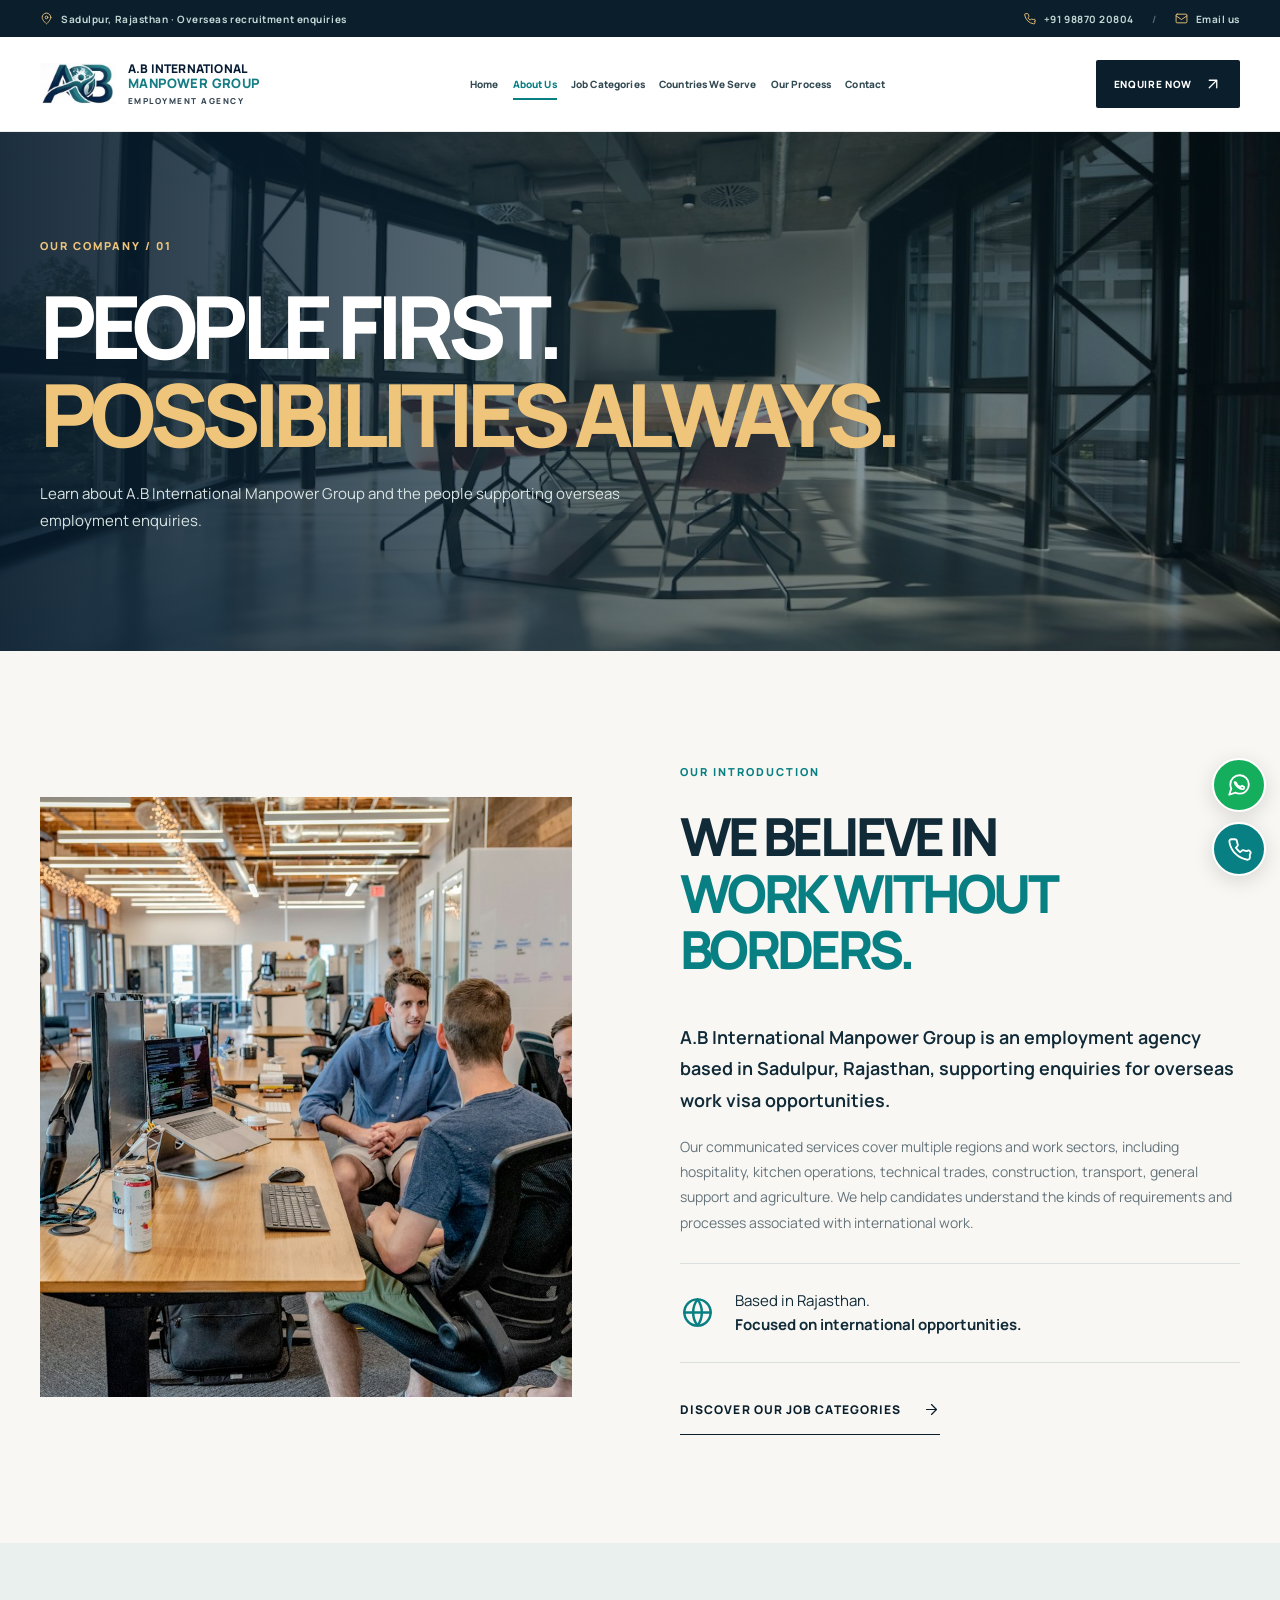
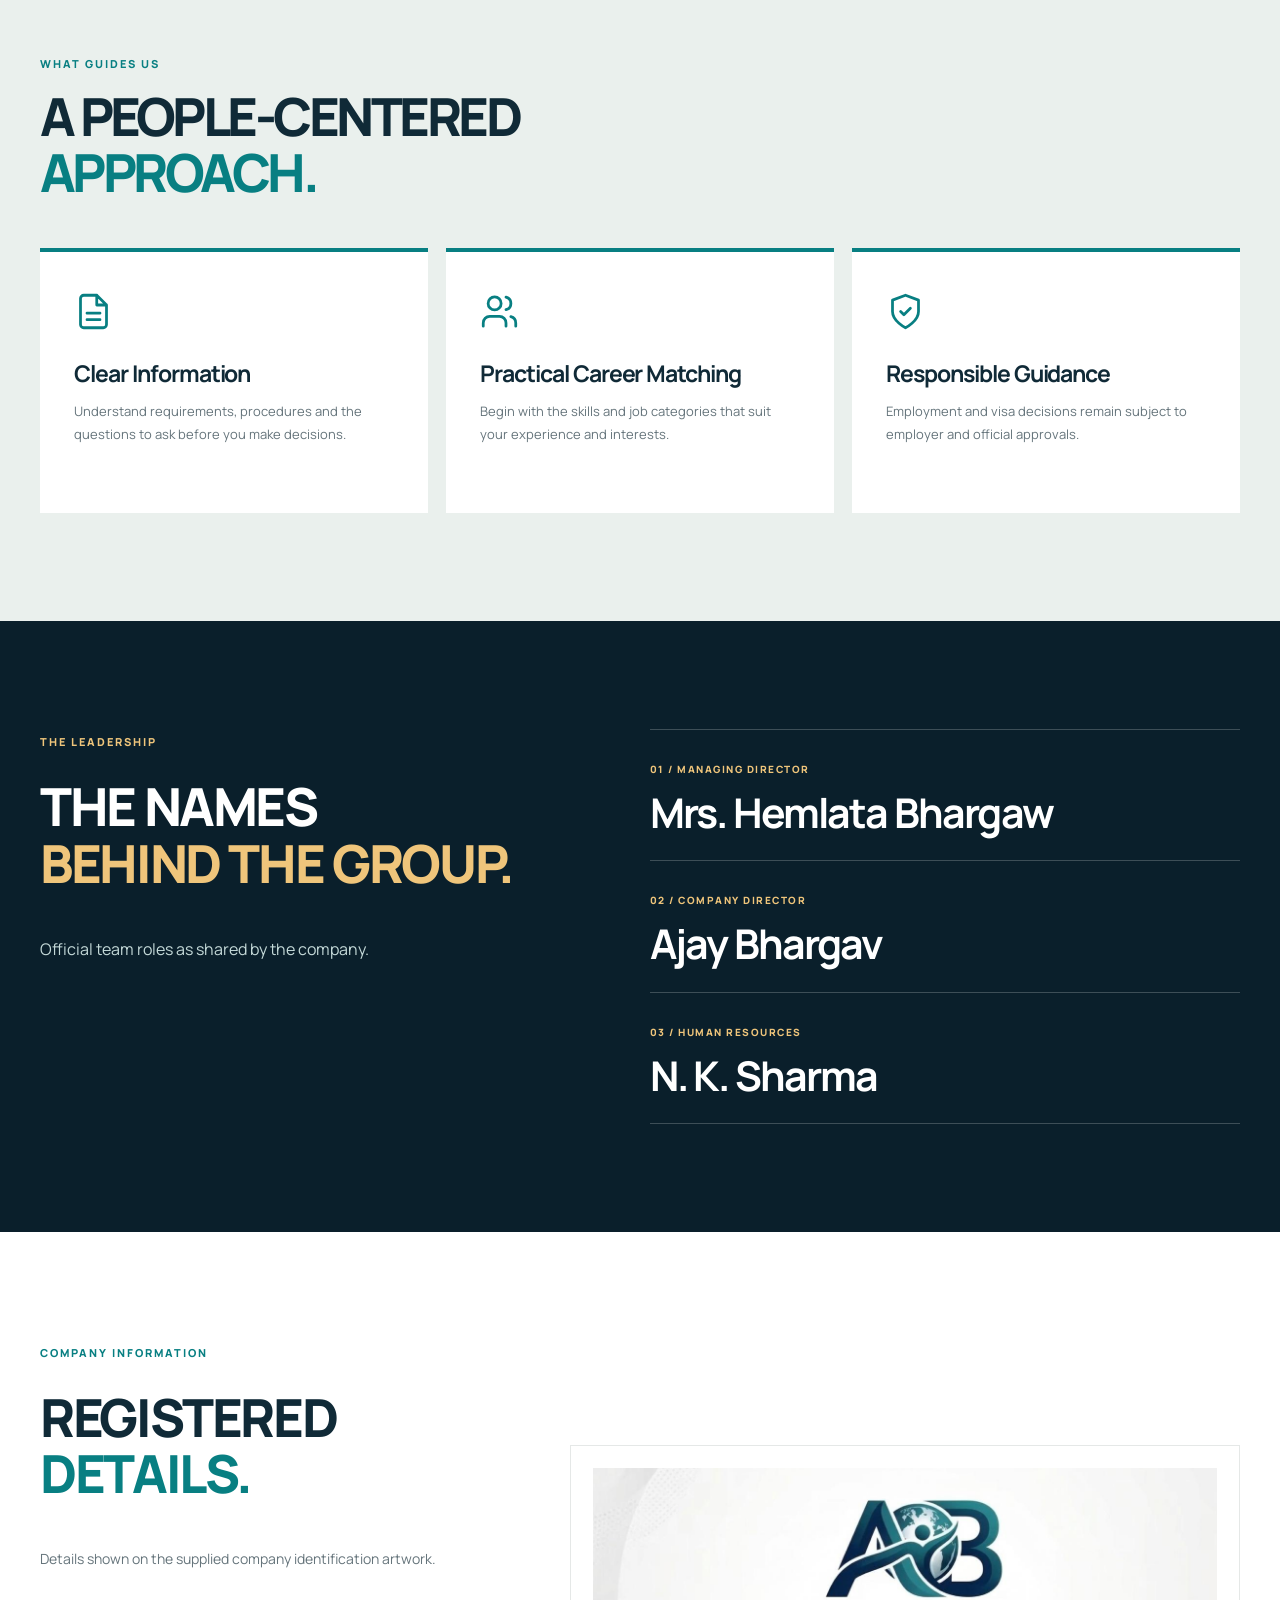
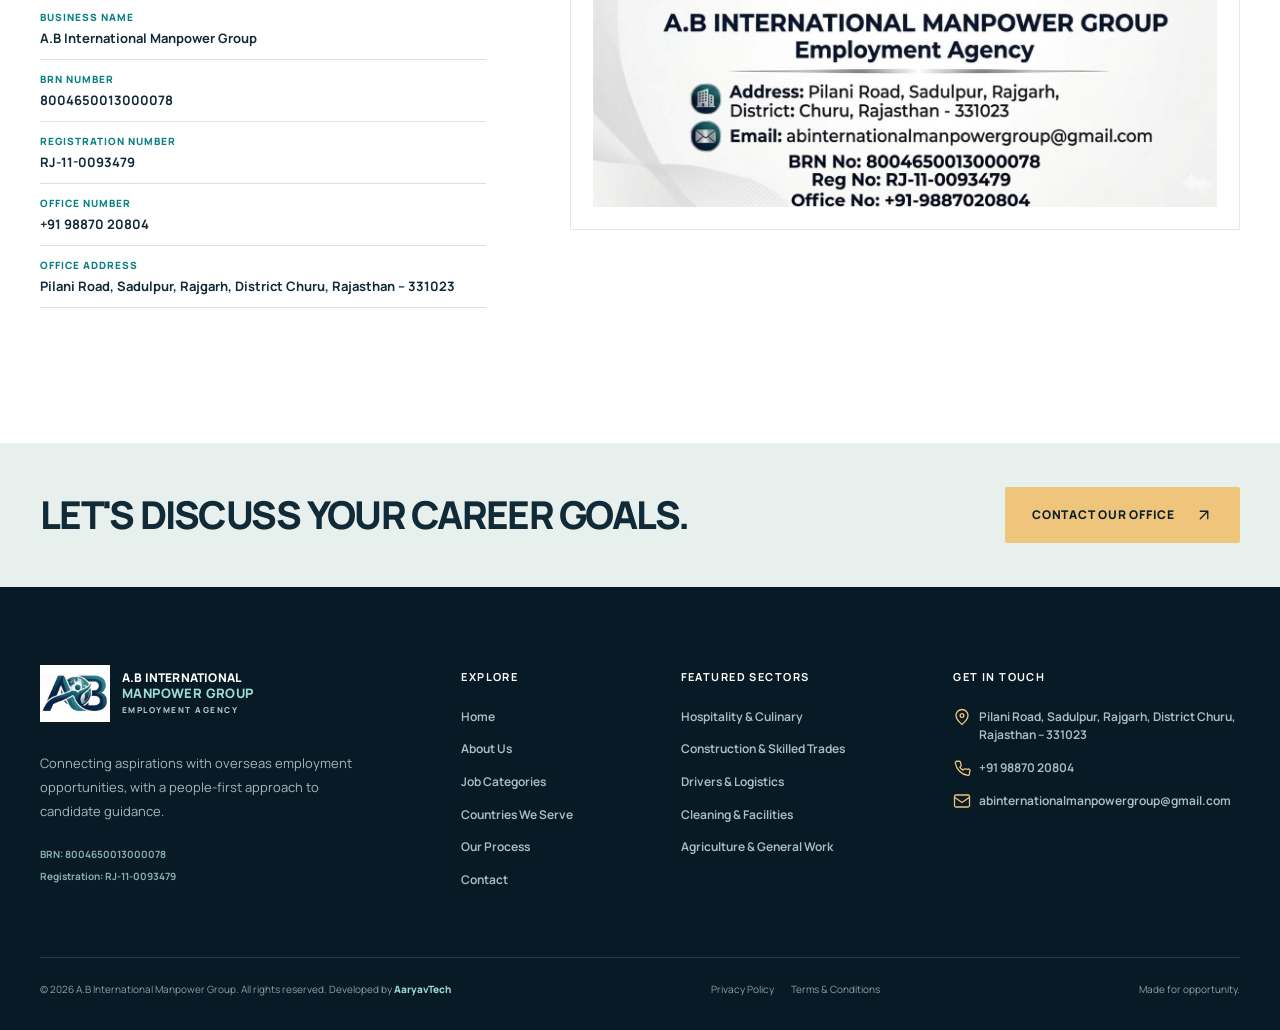
==== commit 7fba2a08: "Add Developed by AaryavTech to footer copyright on all pages" ====
--- a/about.html
+++ b/about.html
@@ -8,6 +8,6 @@
 <section class="team-section section-space"><div class="container team-layout"><div><span class="eyebrow eyebrow-light">THE LEADERSHIP</span><h2>THE NAMES<br/><em>BEHIND THE GROUP.</em></h2><p>Official team roles as shared by the company.</p></div><div class="team-name-list"><div><span>01 / MANAGING DIRECTOR</span><h3>Mrs. Hemlata Bhargaw</h3></div><div><span>02 / COMPANY DIRECTOR</span><h3>Ajay Bhargav</h3></div><div><span>03 / HUMAN RESOURCES</span><h3>N. K. Sharma</h3></div></div></div></section>
 <section class="company-card-section section-space"><div class="container company-card-grid"><div><span class="eyebrow">COMPANY INFORMATION</span><h2>REGISTERED<br/><em>DETAILS.</em></h2><p>Details shown on the supplied company identification artwork.</p><dl class="legal-details"><div><dt>Business Name</dt><dd>A.B International Manpower Group</dd></div><div><dt>BRN Number</dt><dd>8004650013000078</dd></div><div><dt>Registration Number</dt><dd>RJ-11-0093479</dd></div><div><dt>Office Number</dt><dd>+91 98870 20804</dd></div><div><dt>Office Address</dt><dd>Pilani Road, Sadulpur, Rajgarh, District Churu, Rajasthan – 331023</dd></div></dl></div><div class="company-art"><img alt="Company-supplied identification artwork with name, contact details and BRN number" loading="lazy" src="assets/images/company-details-original.jpg"/></div></div></section>
 <section class="mini-cta"><div class="container mini-cta-inner"><h2>LET'S DISCUSS YOUR CAREER GOALS.</h2><a class="btn btn-gold" href="contact.html">Contact Our Office <svg aria-hidden="true" class="icon" fill="none" stroke="currentColor" stroke-linecap="round" stroke-linejoin="round" stroke-width="1.7" viewbox="0 0 24 24"><path d="m7 17 10-10M7 7h10v10"></path></svg></a></div></section>
-</main><footer class="site-footer"><div class="container"><div class="footer-top"><div class="footer-brand"><a class="brand brand-footer" href="index.html"><span class="brand-emblem"><img alt="A.B International Manpower Group original AB logo" height="70" src="assets/images/ab-logo-emblem.png" width="105"/></span><span class="brand-wordmark"><strong>A.B INTERNATIONAL</strong><em>MANPOWER GROUP</em><small>EMPLOYMENT AGENCY</small></span></a><p>Connecting aspirations with overseas employment opportunities, with a people-first approach to candidate guidance.</p><div class="footer-credentials"><span>BRN: 8004650013000078</span><span>Registration: RJ-11-0093479</span></div></div><div class="footer-col"><h4>Explore</h4><div class="footer-nav"><a href="index.html">Home</a><a href="about.html">About Us</a><a href="jobs.html">Job Categories</a><a href="destinations.html">Countries We Serve</a><a href="process.html">Our Process</a><a href="contact.html">Contact</a></div></div><div class="footer-col"><h4>Featured sectors</h4><a href="jobs.html?category=Hospitality">Hospitality &amp; Culinary</a><a href="jobs.html?category=Construction">Construction &amp; Skilled Trades</a><a href="jobs.html?category=Logistics">Drivers &amp; Logistics</a><a href="jobs.html?category=Cleaning">Cleaning &amp; Facilities</a><a href="jobs.html?category=Agriculture">Agriculture &amp; General Work</a></div><div class="footer-col footer-contact"><h4>Get in touch</h4><a href="https://www.google.com/maps/search/?api=1&amp;query=Pilani+Road+Sadulpur+Rajgarh+Churu+Rajasthan+331023" rel="noopener" target="_blank"><svg aria-hidden="true" class="icon" fill="none" stroke="currentColor" stroke-linecap="round" stroke-linejoin="round" stroke-width="1.7" viewbox="0 0 24 24"><path d="M20 10c0 5-8 12-8 12S4 15 4 10a8 8 0 1 1 16 0z"></path><circle cx="12" cy="10" r="2.5"></circle></svg> Pilani Road, Sadulpur, Rajgarh, District Churu, Rajasthan – 331023</a><a href="tel:+919887020804"><svg aria-hidden="true" class="icon" fill="none" stroke="currentColor" stroke-linecap="round" stroke-linejoin="round" stroke-width="1.7" viewbox="0 0 24 24"><path d="M22 16.92v3a2 2 0 0 1-2.18 2A19.8 19.8 0 0 1 3.09 5.18 2 2 0 0 1 5.08 3h3a2 2 0 0 1 2 1.72c.12.96.35 1.9.69 2.79a2 2 0 0 1-.45 2.11L9.1 10.91a16 16 0 0 0 4 4l1.29-1.22a2 2 0 0 1 2.11-.45c.89.34 1.83.57 2.79.69A2 2 0 0 1 22 16.92z"></path></svg> +91 98870 20804</a><a href="mailto:abinternationalmanpowergroup@gmail.com"><svg aria-hidden="true" class="icon" fill="none" stroke="currentColor" stroke-linecap="round" stroke-linejoin="round" stroke-width="1.7" viewbox="0 0 24 24"><rect height="16" rx="2" width="20" x="2" y="4"></rect><path d="m22 7-10 7L2 7"></path></svg> abinternationalmanpowergroup@gmail.com</a></div></div><div class="footer-bottom"><p>© <span id="year">2026</span> A.B International Manpower Group. All rights reserved.</p><div><a href="privacy-policy.html">Privacy Policy</a><a href="terms-and-conditions.html">Terms &amp; Conditions</a></div><span>Made for opportunity.</span></div></div></footer>
+</main><footer class="site-footer"><div class="container"><div class="footer-top"><div class="footer-brand"><a class="brand brand-footer" href="index.html"><span class="brand-emblem"><img alt="A.B International Manpower Group original AB logo" height="70" src="assets/images/ab-logo-emblem.png" width="105"/></span><span class="brand-wordmark"><strong>A.B INTERNATIONAL</strong><em>MANPOWER GROUP</em><small>EMPLOYMENT AGENCY</small></span></a><p>Connecting aspirations with overseas employment opportunities, with a people-first approach to candidate guidance.</p><div class="footer-credentials"><span>BRN: 8004650013000078</span><span>Registration: RJ-11-0093479</span></div></div><div class="footer-col"><h4>Explore</h4><div class="footer-nav"><a href="index.html">Home</a><a href="about.html">About Us</a><a href="jobs.html">Job Categories</a><a href="destinations.html">Countries We Serve</a><a href="process.html">Our Process</a><a href="contact.html">Contact</a></div></div><div class="footer-col"><h4>Featured sectors</h4><a href="jobs.html?category=Hospitality">Hospitality &amp; Culinary</a><a href="jobs.html?category=Construction">Construction &amp; Skilled Trades</a><a href="jobs.html?category=Logistics">Drivers &amp; Logistics</a><a href="jobs.html?category=Cleaning">Cleaning &amp; Facilities</a><a href="jobs.html?category=Agriculture">Agriculture &amp; General Work</a></div><div class="footer-col footer-contact"><h4>Get in touch</h4><a href="https://www.google.com/maps/search/?api=1&amp;query=Pilani+Road+Sadulpur+Rajgarh+Churu+Rajasthan+331023" rel="noopener" target="_blank"><svg aria-hidden="true" class="icon" fill="none" stroke="currentColor" stroke-linecap="round" stroke-linejoin="round" stroke-width="1.7" viewbox="0 0 24 24"><path d="M20 10c0 5-8 12-8 12S4 15 4 10a8 8 0 1 1 16 0z"></path><circle cx="12" cy="10" r="2.5"></circle></svg> Pilani Road, Sadulpur, Rajgarh, District Churu, Rajasthan – 331023</a><a href="tel:+919887020804"><svg aria-hidden="true" class="icon" fill="none" stroke="currentColor" stroke-linecap="round" stroke-linejoin="round" stroke-width="1.7" viewbox="0 0 24 24"><path d="M22 16.92v3a2 2 0 0 1-2.18 2A19.8 19.8 0 0 1 3.09 5.18 2 2 0 0 1 5.08 3h3a2 2 0 0 1 2 1.72c.12.96.35 1.9.69 2.79a2 2 0 0 1-.45 2.11L9.1 10.91a16 16 0 0 0 4 4l1.29-1.22a2 2 0 0 1 2.11-.45c.89.34 1.83.57 2.79.69A2 2 0 0 1 22 16.92z"></path></svg> +91 98870 20804</a><a href="mailto:abinternationalmanpowergroup@gmail.com"><svg aria-hidden="true" class="icon" fill="none" stroke="currentColor" stroke-linecap="round" stroke-linejoin="round" stroke-width="1.7" viewbox="0 0 24 24"><rect height="16" rx="2" width="20" x="2" y="4"></rect><path d="m22 7-10 7L2 7"></path></svg> abinternationalmanpowergroup@gmail.com</a></div></div><div class="footer-bottom"><p>© <span id="year">2026</span> A.B International Manpower Group. All rights reserved. Developed by <a class="developer-link" href="https://aaryavtech.online/" rel="noopener" target="_blank"><strong>AaryavTech</strong></a></p><div><a href="privacy-policy.html">Privacy Policy</a><a href="terms-and-conditions.html">Terms &amp; Conditions</a></div><span>Made for opportunity.</span></div></div></footer>
 <div aria-label="Quick contact" class="floating-contact"><a aria-label="WhatsApp A.B International Manpower Group" class="float-wa" href="https://wa.me/919887020804?text=Hello%20A.B%20International%20Manpower%20Group%2C%20I%20would%20like%20to%20enquire%20about%20overseas%20job%20opportunities." rel="noopener" target="_blank" title="WhatsApp us"><svg aria-hidden="true" class="icon" fill="none" stroke="currentColor" stroke-linecap="round" stroke-linejoin="round" stroke-width="1.7" viewbox="0 0 24 24"><path d="M21 11.5a8.38 8.38 0 0 1-.9 3.8 8.5 8.5 0 0 1-7.6 4.7 8.38 8.38 0 0 1-3.8-.9L3 21l1.9-5.7a8.38 8.38 0 0 1-.9-3.8A8.5 8.5 0 0 1 12.5 3h.5a8.48 8.48 0 0 1 8 8z"></path><path d="M9 9.5c.6 2 2.2 3.6 4.4 4.3l1.4-1.1 2 1.2-.4 1.7c-3.5 1.2-8.4-3.5-8.5-6.3z"></path></svg></a><a aria-label="Call A.B International Manpower Group" class="float-call" href="tel:+919887020804" title="Call now"><svg aria-hidden="true" class="icon" fill="none" stroke="currentColor" stroke-linecap="round" stroke-linejoin="round" stroke-width="1.7" viewbox="0 0 24 24"><path d="M22 16.92v3a2 2 0 0 1-2.18 2A19.8 19.8 0 0 1 3.09 5.18 2 2 0 0 1 5.08 3h3a2 2 0 0 1 2 1.72c.12.96.35 1.9.69 2.79a2 2 0 0 1-.45 2.11L9.1 10.91a16 16 0 0 0 4 4l1.29-1.22a2 2 0 0 1 2.11-.45c.89.34 1.83.57 2.79.69A2 2 0 0 1 22 16.92z"></path></svg></a></div><button aria-label="Back to top" class="back-top" id="backTop">↑</button>
 </body></html>
--- a/assets/css/style.css
+++ b/assets/css/style.css
@@ -38,7 +38,7 @@
 /* legal */
 .plain-hero{background:var(--deep);color:#fff;padding:110px 0}.plain-hero h1{font-size:clamp(3.5rem,7vw,7.5rem);letter-spacing:-.075em}.plain-hero h1 em{color:var(--gold)}.plain-hero p{color:#d4e5e1}.policy-section{background:#fff}.prose{max-width:830px}.prose h2{font-size:24px;letter-spacing:-.04em;margin:30px 0 12px}.prose p{font-size:14px;color:#4e6569}.prose a{color:var(--teal);text-decoration:underline}
 /* Footer and floating utilities */
-.site-footer{background:#071a26;color:#d7e2e2}.footer-top{display:grid;grid-template-columns:1.7fr .75fr 1fr 1.35fr;gap:5%;padding:78px 0 68px}.brand-footer .brand-emblem{width:70px;height:57px;background:#fff}.brand-footer .brand-wordmark strong{font-size:12px;color:#fff}.brand-footer .brand-wordmark em{font-size:13px;color:#9bdbd0}.brand-footer .brand-wordmark small{color:#b5c4c6}.footer-brand>p{font-size:13px;line-height:1.85;max-width:340px;color:#a4b9bd;margin:24px 0}.footer-credentials{display:grid;gap:8px;font-size:10px;color:#89afae;font-weight:700}.footer-col{display:flex;flex-direction:column;align-items:flex-start;gap:14px;min-width:0}.footer-col h4{color:#fff;text-transform:uppercase;font-size:11px;letter-spacing:.13em;margin:4px 0 10px}.footer-col a{font-size:12px;font-weight:650;line-height:1.55;color:#aabfc1;transition:color .2s;overflow-wrap:anywhere}.footer-col a:hover{color:var(--gold)}.footer-contact a{display:flex;align-items:flex-start;gap:8px}.footer-contact svg{height:18px;width:18px;flex:none;color:var(--gold)}.footer-nav{display:flex;flex-direction:column;gap:14px}.footer-bottom{border-top:1px solid #ffffff24;padding:22px 0 32px;display:flex;align-items:center;justify-content:space-between;gap:15px;color:#8ba3a5;font-size:10px}.footer-bottom p{margin:0}.footer-bottom>div{display:flex;gap:17px}.footer-bottom a:hover{color:#fff}.floating-contact{position:fixed;right:max(14px,env(safe-area-inset-right));bottom:calc(24px + env(safe-area-inset-bottom));display:grid;gap:10px;z-index:75}.floating-contact>a{display:grid;place-items:center;height:54px;width:54px;box-shadow:0 5px 20px #0002;border:2px solid #fff;border-radius:50%;color:#fff;transition:transform .24s;animation:floatIn .8s both}.floating-contact>a:hover{transform:translateY(-4px)}.floating-contact>a .icon{width:26px;height:26px}.float-wa{background:#14ae5c}.float-call{background:var(--teal)}.back-top{position:fixed;right:20px;bottom:159px;width:41px;height:41px;border:1px solid #bdcfcd;background:#fff;color:var(--deep);z-index:70;opacity:0;visibility:hidden;transition:opacity .25s,visibility .25s;font-size:19px}.back-top.show{opacity:1;visibility:visible}@keyframes floatIn{from{opacity:0;transform:translateY(12px)}to{opacity:1;transform:none}}
+.site-footer{background:#071a26;color:#d7e2e2}.footer-top{display:grid;grid-template-columns:1.7fr .75fr 1fr 1.35fr;gap:5%;padding:78px 0 68px}.brand-footer .brand-emblem{width:70px;height:57px;background:#fff}.brand-footer .brand-wordmark strong{font-size:12px;color:#fff}.brand-footer .brand-wordmark em{font-size:13px;color:#9bdbd0}.brand-footer .brand-wordmark small{color:#b5c4c6}.footer-brand>p{font-size:13px;line-height:1.85;max-width:340px;color:#a4b9bd;margin:24px 0}.footer-credentials{display:grid;gap:8px;font-size:10px;color:#89afae;font-weight:700}.footer-col{display:flex;flex-direction:column;align-items:flex-start;gap:14px;min-width:0}.footer-col h4{color:#fff;text-transform:uppercase;font-size:11px;letter-spacing:.13em;margin:4px 0 10px}.footer-col a{font-size:12px;font-weight:650;line-height:1.55;color:#aabfc1;transition:color .2s;overflow-wrap:anywhere}.footer-col a:hover{color:var(--gold)}.footer-contact a{display:flex;align-items:flex-start;gap:8px}.footer-contact svg{height:18px;width:18px;flex:none;color:var(--gold)}.footer-nav{display:flex;flex-direction:column;gap:14px}.footer-bottom{border-top:1px solid #ffffff24;padding:22px 0 32px;display:flex;align-items:center;justify-content:space-between;gap:15px;color:#8ba3a5;font-size:10px}.footer-bottom p{margin:0}.footer-bottom>div{display:flex;gap:17px}.footer-bottom a:hover{color:#fff}.developer-link{color:#9bdbd0;font-weight:700;text-decoration:none;transition:color .2s ease,text-decoration .2s ease}.developer-link:hover{color:#fff;text-decoration:underline;text-underline-offset:2px}.developer-link strong{font-weight:800;color:inherit}.floating-contact{position:fixed;right:max(14px,env(safe-area-inset-right));bottom:calc(24px + env(safe-area-inset-bottom));display:grid;gap:10px;z-index:75}.floating-contact>a{display:grid;place-items:center;height:54px;width:54px;box-shadow:0 5px 20px #0002;border:2px solid #fff;border-radius:50%;color:#fff;transition:transform .24s;animation:floatIn .8s both}.floating-contact>a:hover{transform:translateY(-4px)}.floating-contact>a .icon{width:26px;height:26px}.float-wa{background:#14ae5c}.float-call{background:var(--teal)}.back-top{position:fixed;right:20px;bottom:159px;width:41px;height:41px;border:1px solid #bdcfcd;background:#fff;color:var(--deep);z-index:70;opacity:0;visibility:hidden;transition:opacity .25s,visibility .25s;font-size:19px}.back-top.show{opacity:1;visibility:visible}@keyframes floatIn{from{opacity:0;transform:translateY(12px)}to{opacity:1;transform:none}}
 /* entrance animations: small, safe for mobile */
 [data-reveal]{opacity:0;transform:translateY(18px);transition:opacity .65s,transform .65s}[data-reveal].in-view{opacity:1;transform:none}
 @media(prefers-reduced-motion:reduce){*,*::before,*::after{scroll-behavior:auto!important;animation-duration:.01ms!important;animation-iteration-count:1!important;transition-duration:.01ms!important}[data-reveal]{opacity:1;transform:none}}
